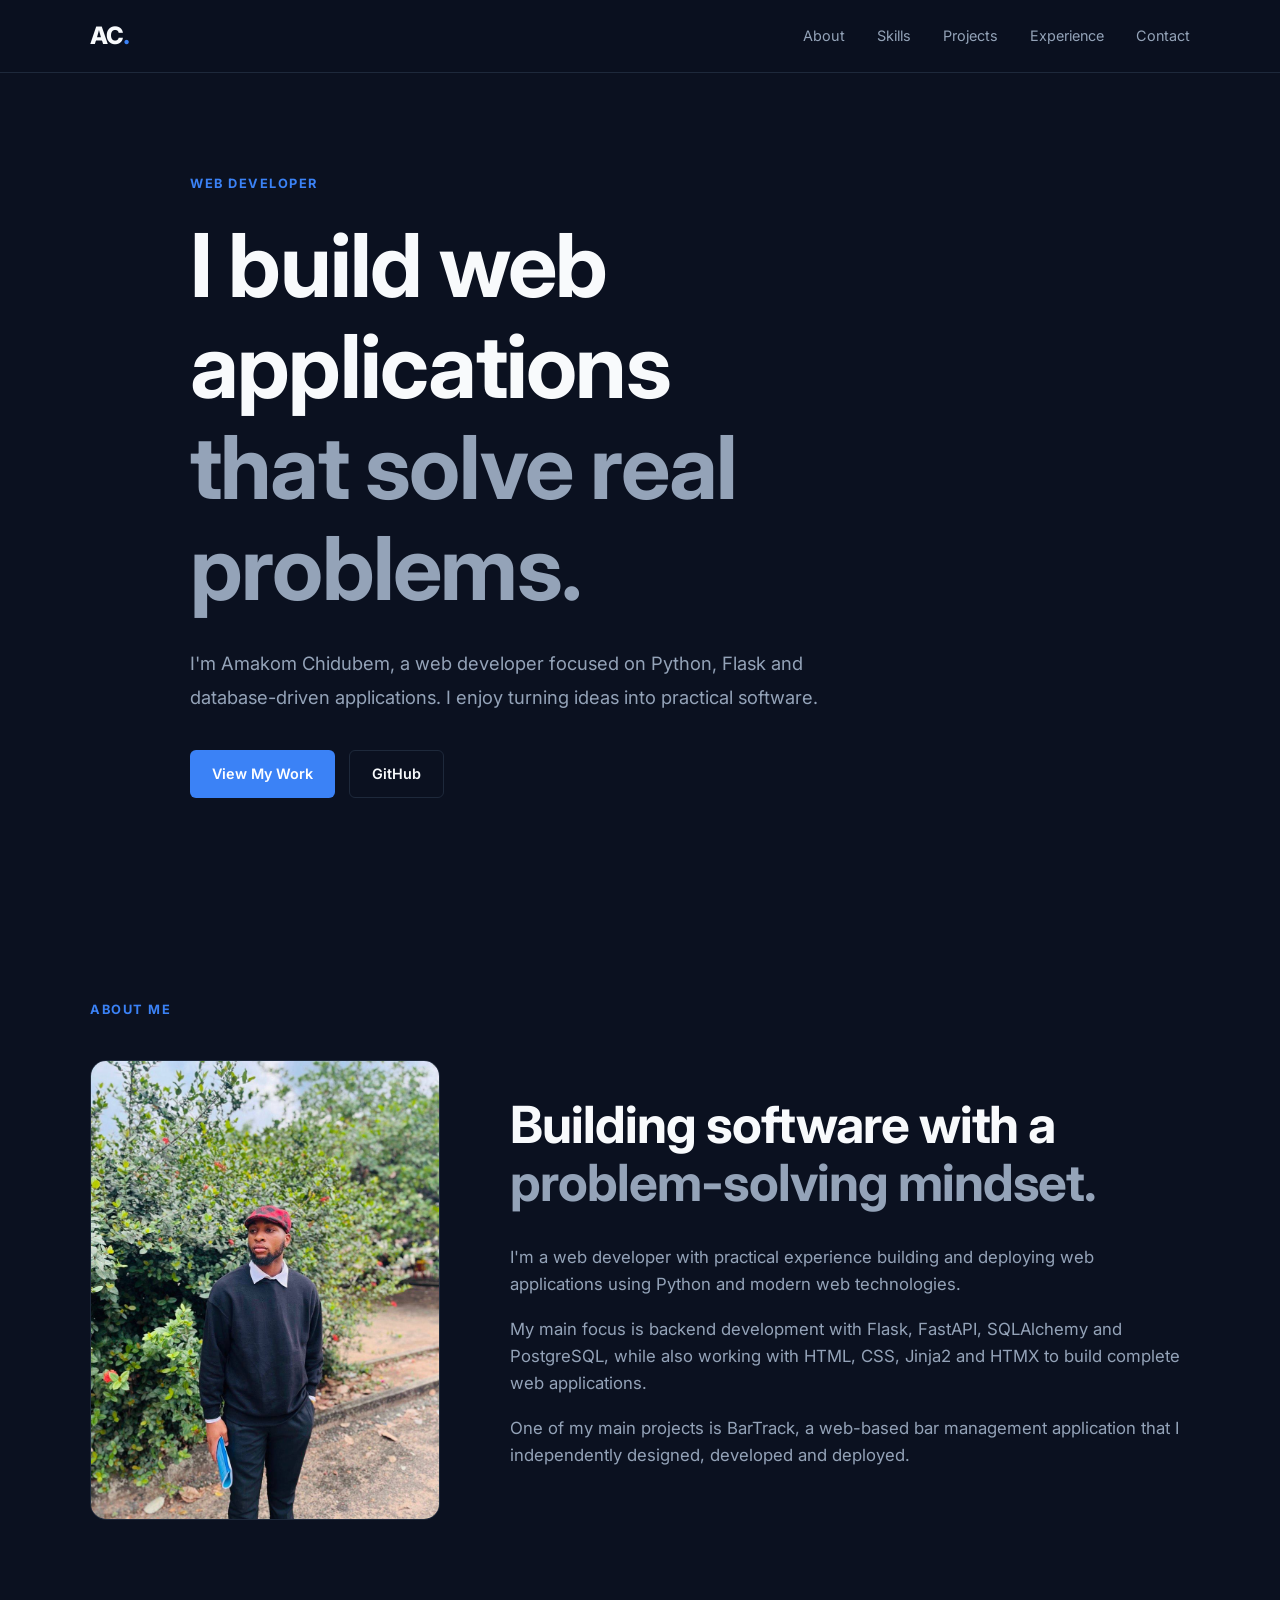
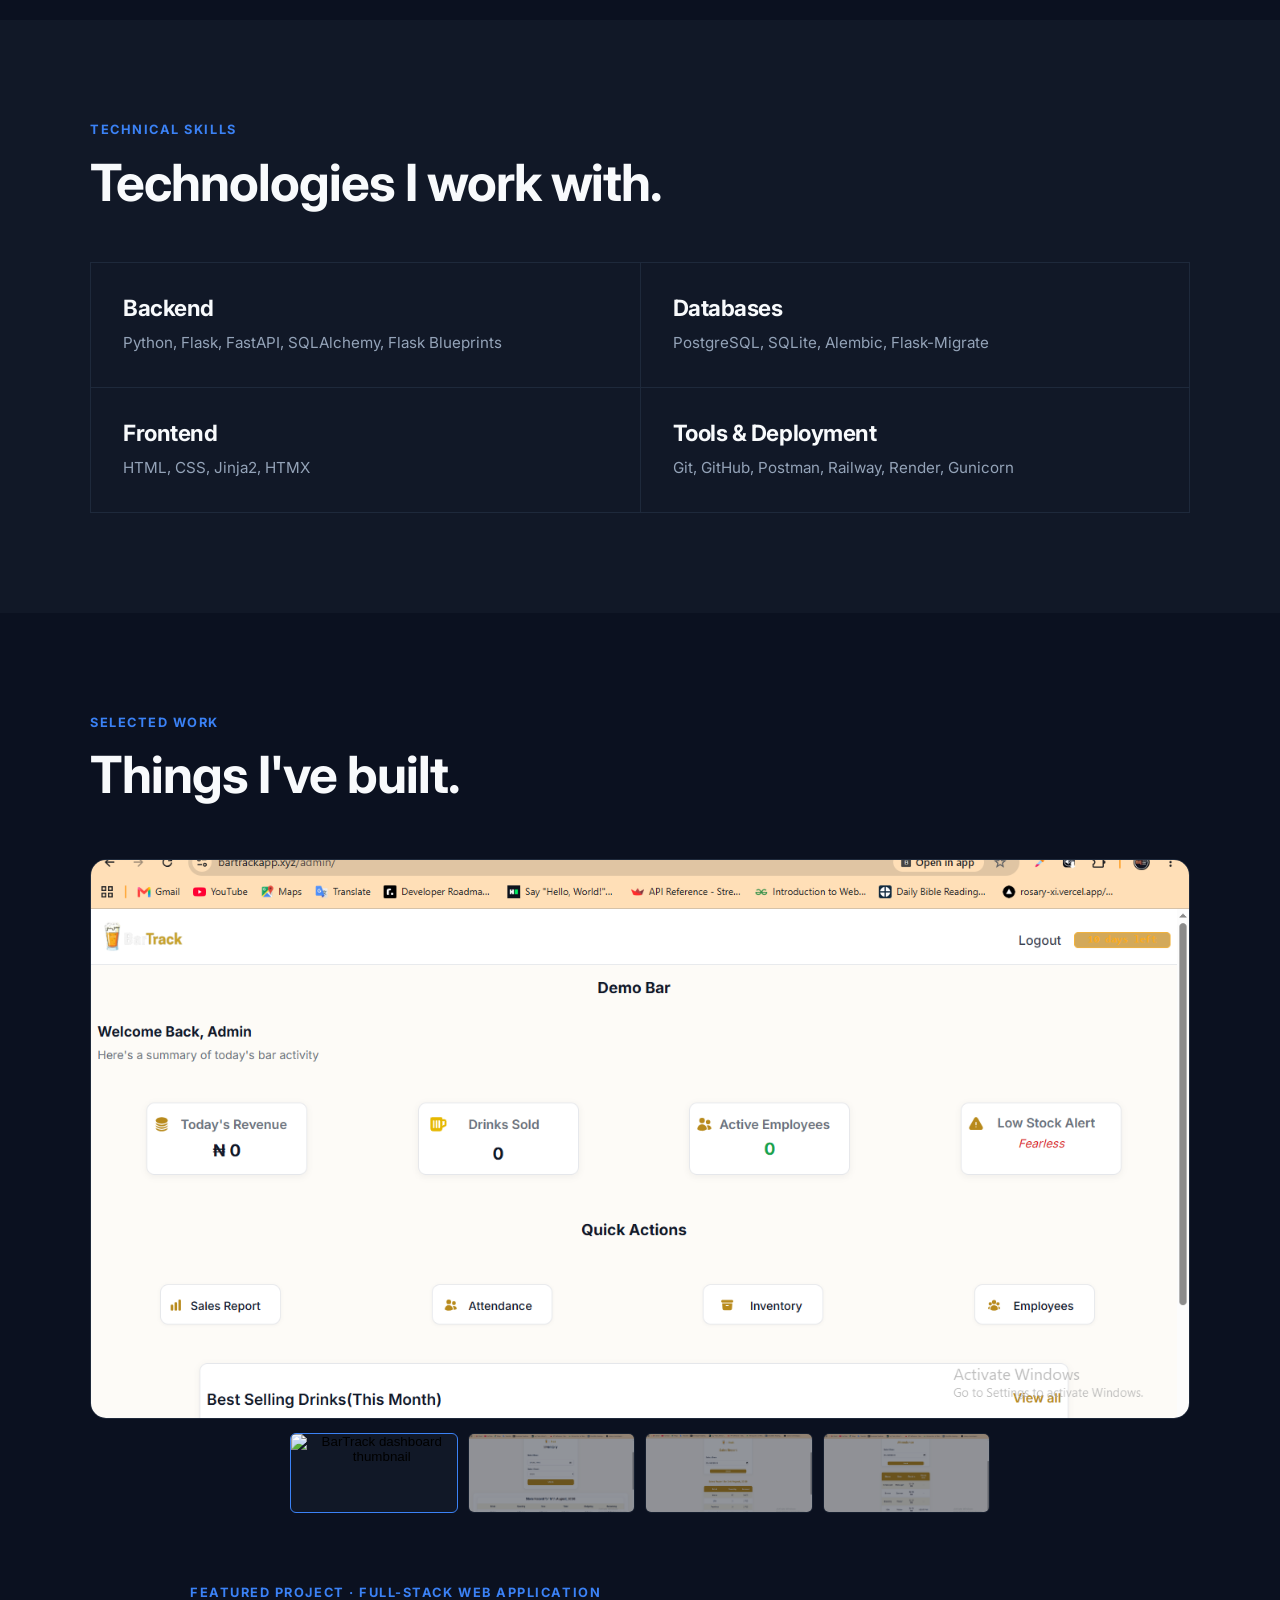
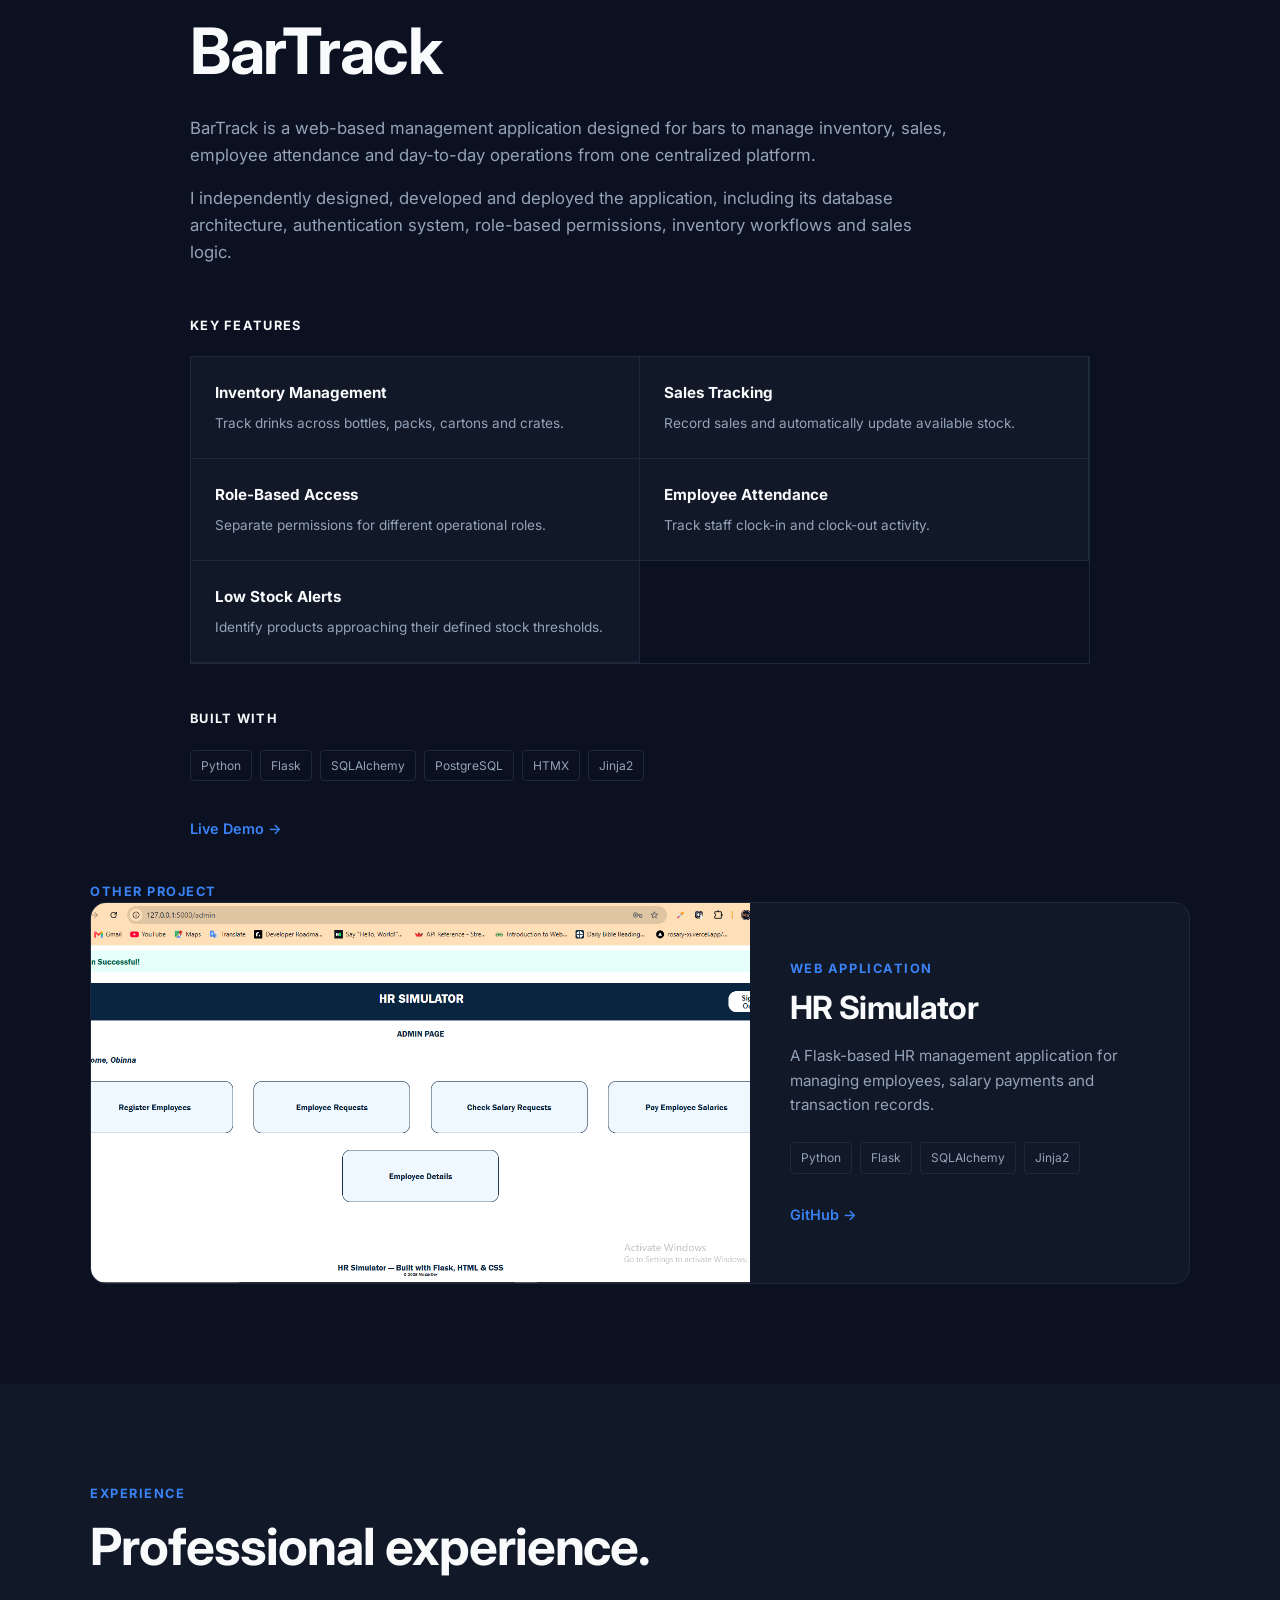
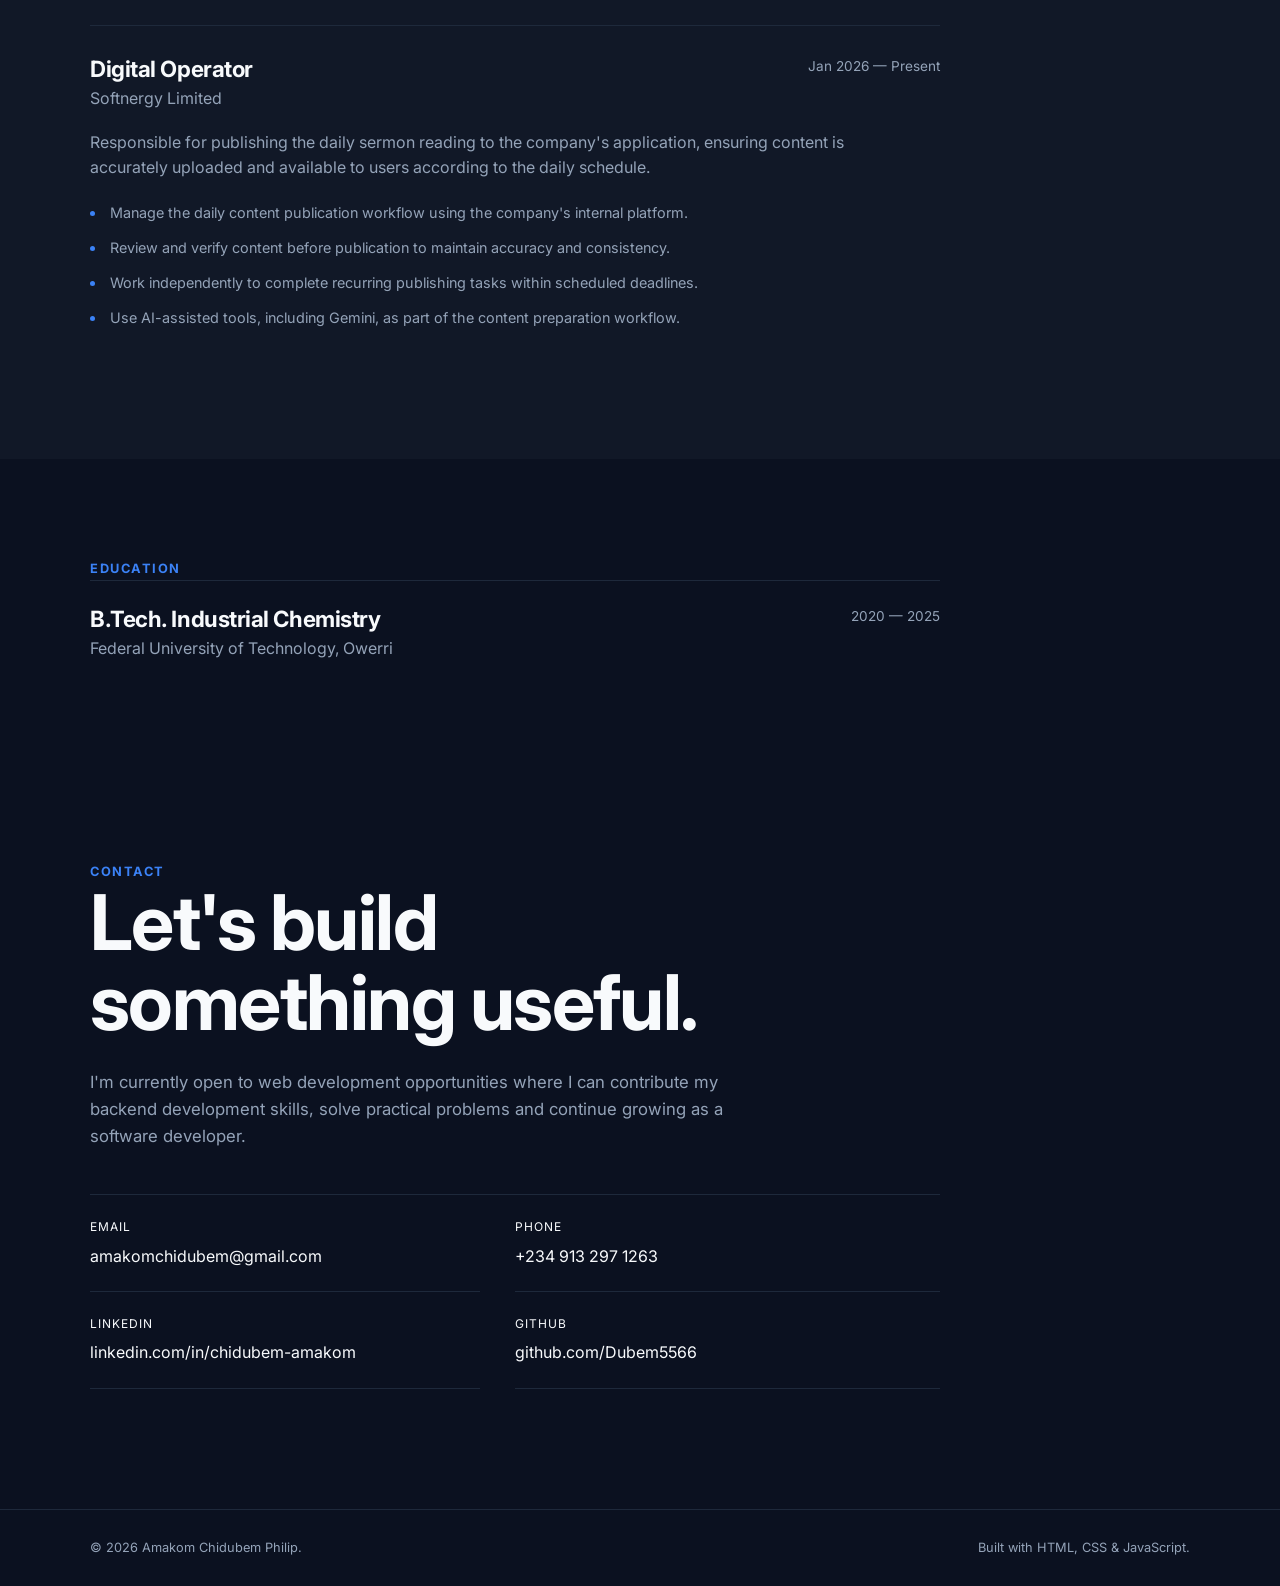
==== my_porfolio/index.html @ a892750a "Initial portfolio" ====
<!DOCTYPE html>
<html lang="en">
<head>
    <meta charset="UTF-8">
    <meta name="viewport" content="width=device-width, initial-scale=1.0">

    <meta
        name="description"
        content="Portfolio of Amakom Chidubem Philip, a web developer specializing in Python, Flask and database-driven web applications."
    >

    <meta
        name="author"
        content="Amakom Chidubem Philip"
    >

    <meta
        name="robots"
        content="index, follow"
    >

    <title>Amakom Chidubem | Web Developer</title>
    <link rel="preconnect" href="https://fonts.googleapis.com">
    <link rel="preconnect" href="https://fonts.gstatic.com" crossorigin>

    <link href="https://fonts.googleapis.com/css2?family=Inter:wght@400;500;600;700&display=swap" rel="stylesheet">

    <link rel="stylesheet" href="css/style.css">
</head>

<body>

    <header class="site-header">
        <nav class="navbar container">

            <a href="#" class="logo">
                AC<span>.</span>
            </a>

            <ul class="nav-links">
                <li><a href="#about">About</a></li>
                <li><a href="#skills">Skills</a></li>
                <li><a href="#projects">Projects</a></li>
                <li><a href="#experience">Experience</a></li>
                <li><a href="#contact">Contact</a></li>
            </ul>

            <button class="menu-toggle" aria-label="Open navigation menu">
                ☰
            </button>

        </nav>
    </header>


    <main>

        <section id="hero" class="hero">
            <div class="container hero-content">

                <p class="hero-label">
                    WEB DEVELOPER
                </p>

                <h1>
                    I build web applications
                    <span>that solve real problems.</span>
                </h1>

                <p class="hero-description">
                    I'm Amakom Chidubem, a web developer focused on
                    Python, Flask and database-driven applications.
                    I enjoy turning ideas into practical software.
                </p>

                <div class="hero-buttons">
                    <a href="#projects" class="btn btn-primary">
                        View My Work
                    </a>

                    <a
                        href="https://github.com/Dubem5566"
                        target="_blank"
                        rel="noopener noreferrer"
                        class="btn btn-secondary"
                    >
                        GitHub
                    </a>
                </div>

            </div>
        </section>


        <section id="about" class="section">
          <div class="container">

            <p class="section-label">ABOUT ME</p>

            <div class="about-grid">

              <div class="about-image">
                <img
                    src="images/My pic.jpg"
                    alt="Amakom Chidubem Philip"
                >
              </div>

              <div class="about-content">

                <h2>
                    Building software with a
                    <span>problem-solving mindset.</span>
                </h2>

                <p>
                    I'm a web developer with practical experience
                    building and deploying web applications using
                    Python and modern web technologies.
                </p>

                <p>
                    My main focus is backend development with Flask,
                    FastAPI, SQLAlchemy and PostgreSQL, while also
                    working with HTML, CSS, Jinja2 and HTMX to build
                    complete web applications.
                </p>

                <p>
                    One of my main projects is BarTrack, a web-based
                    bar management application that I independently
                    designed, developed and deployed.
                </p>

              </div>

          </div>

     </div>
        </section>


        <section id="skills" class="section section-alt">
            <div class="container">

                <p class="section-label">TECHNICAL SKILLS</p>

                <h2>
                    Technologies I work with.
                </h2>

                <div class="skills-grid">

                    <div class="skill-group">
                        <h3>Backend</h3>
                        <p>
                            Python, Flask, FastAPI, SQLAlchemy,
                            Flask Blueprints
                        </p>
                    </div>

                    <div class="skill-group">
                        <h3>Databases</h3>
                        <p>
                            PostgreSQL, SQLite, Alembic,
                            Flask-Migrate
                        </p>
                    </div>

                    <div class="skill-group">
                        <h3>Frontend</h3>
                        <p>
                            HTML, CSS, Jinja2, HTMX
                        </p>
                    </div>

                    <div class="skill-group">
                        <h3>Tools & Deployment</h3>
                        <p>
                            Git, GitHub, Postman, Railway,
                            Render, Gunicorn
                        </p>
                    </div>

                </div>

            </div>
        </section>


        <section id="projects" class="section">
            <div class="container">

                <p class="section-label">SELECTED WORK</p>

                <h2>
                    Things I've built.
                </h2>

                <!-- BarTrack -->
                <article class="project-card featured-project">

                   <div class="project-showcase">

                     <div class="project-main-image">
                        <img
                           id="bartrack-main-image"
                           src="images/Bartrack/dashboard.png"
                           alt="BarTrack admin dashboard"
                        >
                     </div>

                     <div class="project-thumbnails">

                       <button
                         class="project-thumbnail active"
                         data-image="images/Bartrack/dashboard.png"
                         data-alt="BarTrack admin dashboard"
                       >
                         <img
                           src="images/bartrack/dashboard.png"
                           alt="BarTrack dashboard thumbnail"
                         >
                       </button>

                       <button
                         class="project-thumbnail"
                         data-image="images/Bartrack/inventory.png"
                         data-alt="BarTrack inventory management"
                        >
                         <img
                           src="images/Bartrack/inventory.png"
                           alt="BarTrack inventory thumbnail"
                          >
                       </button>

                       <button
                         class="project-thumbnail"
                         data-image="images/Bartrack/sales.png"
                         data-alt="BarTrack sales management">
                         
                         <img
                           src="images/Bartrack/sales.png"
                           alt="BarTrack sales thumbnail">
                       </button>

                       <button
                         class="project-thumbnail"
                         data-image="images/Bartrack/attendance.png"
                         data-alt="BarTrack employee attendance">
                       
                          <img
                            src="images/Bartrack/attendance.png"
                            alt="BarTrack attendance thumbnail">
                       </button>

                     </div>

                   </div>


                   <div class="featured-project-content">

                     <p class="project-type">
                       FEATURED PROJECT · FULL-STACK WEB APPLICATION
                     </p>

                     <h3>BarTrack</h3>

                     <div class="project-description">

                      <p>
                        BarTrack is a web-based management application designed for
                        bars to manage inventory, sales, employee attendance and
                        day-to-day operations from one centralized platform.
                      </p>

                      <p>
                        I independently designed, developed and deployed the
                        application, including its database architecture,
                        authentication system, role-based permissions, inventory
                        workflows and sales logic.
                      </p>
                     </div>


                     <div class="project-features">

                      <h4>Key Features</h4>

                      <div class="feature-grid">
                        
                        <div class="feature-item">
                            <h5>Inventory Management</h5>
                            <p>
                              Track drinks across bottles, packs,
                              cartons and crates.
                            </p>
                        </div>

                        <div class="feature-item">
                            <h5>Sales Tracking</h5>
                            <p>
                              Record sales and automatically
                              update available stock.
                            </p>
                        </div>

                        <div class="feature-item">
                            <h5>Role-Based Access</h5>
                            <p>
                              Separate permissions for different
                              operational roles.
                            </p>
                        </div>

                        <div class="feature-item">
                            <h5>Employee Attendance</h5>
                            <p>
                              Track staff clock-in and
                              clock-out activity.
                            </p>
                        </div>

                        <div class="feature-item">
                            <h5>Low Stock Alerts</h5>
                            <p>
                              Identify products approaching
                               their defined stock thresholds.
                            </p>
                        </div>

                      </div>

                     </div>
                     
                     <div class="project-technology">
                        <h4>Built With</h4>
                        <div class="project-tags">
                           <span>Python</span>
                           <span>Flask</span>
                           <span>SQLAlchemy</span>
                           <span>PostgreSQL</span>
                           <span>HTMX</span>
                           <span>Jinja2</span>
                        </div>
                     </div>

                     <div class="project-links">

                       <a
                         href="https://bartrackapp.xyz"
                         target="_blank"
                         rel="noopener noreferrer"
                        >
                         Live Demo →
                       </a>

                      </div>

                   </div>

                </article>


                <!-- HR Simulator -->
                 <div class="secondary-project-heading">

                  <p class="section-label">
                    OTHER PROJECT
                  </p>

                 </div>
                <article class="secondary-project">

                    <div class="secondary-project-image">
                        <img
                           id="hr-main-image"
                           src="images/HR.png"
                           alt="HR admin dashboard"
                        >
                    </div>

                    <div class="secondary-project-content">

                        <p class="project-type">
                            WEB APPLICATION
                        </p>

                        <h3>HR Simulator</h3>

                        <p>
                            A Flask-based HR management application
                            for managing employees, salary payments
                            and transaction records.
                        </p>

                        <div class="project-tags">
                            <span>Python</span>
                            <span>Flask</span>
                            <span>SQLAlchemy</span>
                            <span>Jinja2</span>
                        </div>

                        <div class="project-links">
                            <a
                                href="https://github.com/Dubem5566/Hr-Simulator-flask"
                                target="_blank"
                                rel="noopener noreferrer"
                            >
                                GitHub →
                            </a>
                        </div>

                    </div>

                </article>

            </div>
        </section>


        <!-- Experience -->
        <section id="experience" class="section section-alt">
           <div class="container">

             <p class="section-label">EXPERIENCE</p>

             <h2>
               Professional experience.
             </h2>

             <div class="experience-item">

              <div class="experience-header">

                <div>
                    <h3>Digital Operator</h3>
                    <p>Softnergy Limited</p>
                </div>

                <span>
                    Jan 2026 — Present
                </span>

               </div>

               <div class="experience-description">

                <p>
                    Responsible for publishing the daily sermon
                    reading to the company's application, ensuring
                    content is accurately uploaded and available
                    to users according to the daily schedule.
                </p>

                <ul>

                    <li>
                        Manage the daily content publication workflow
                        using the company's internal platform.
                    </li>

                    <li>
                        Review and verify content before publication
                        to maintain accuracy and consistency.
                    </li>

                    <li>
                        Work independently to complete recurring
                        publishing tasks within scheduled deadlines.
                    </li>

                    <li>
                        Use AI-assisted tools, including Gemini,
                        as part of the content preparation workflow.
                    </li>

                </ul>

               </div>

             </div>

           </div>
        </section>

        <section class="section education-section">
           <div class="container">

             <p class="section-label">EDUCATION</p>

             <div class="education-item">

                <div>
                   <h3>
                      B.Tech. Industrial Chemistry
                   </h3>

                   <p>
                    Federal University of Technology, Owerri
                   </p>
                </div>

                <span>
                  2020 — 2025
                </span>

             </div>

           </div>
        </section>

        <!-- Contact -->
        <section id="contact" class="section contact-section">
           <div class="container">

             <p class="section-label">CONTACT</p>

             <div class="contact-content">

                <h2>
                  Let's build something useful.
                </h2>

                <p>
                  I'm currently open to web development opportunities
                  where I can contribute my backend development skills,
                  solve practical problems and continue growing as a
                  software developer.
                </p>

                <div class="contact-links">

                  <a href="mailto:amakomchidubem@gmail.com">
                     <span>Email</span>
                      amakomchidubem@gmail.com
                  </a>

                  <a href="tel:+2349132971263">
                    <span>Phone</span>
                    +234 913 297 1263
                  </a>

                  <a
                    href="https://www.linkedin.com/in/chidubem-amakom-4ab02a276"
                    target="_blank"
                    rel="noopener noreferrer">
                    <span>LinkedIn</span>
                    linkedin.com/in/chidubem-amakom
                  </a>

                  <a
                    href="https://github.com/Dubem5566"
                    target="_blank"
                    rel="noopener noreferrer"
                   >
                    <span>GitHub</span>
                    github.com/Dubem5566
                  </a>

                </div>

             </div>

           </div>
        </section>

    </main>


    <!-- Footer -->
    <footer class="site-footer">
        <div class="container">

            <p>
                © 2026 Amakom Chidubem Philip.
            </p>

            <p>
                Built with HTML, CSS & JavaScript.
            </p>

        </div>
    </footer>


    <script src="js/script.js"></script>

</body>
</html>
---- my_porfolio/css/style.css ----
/* ========================================
   GLOBAL VARIABLES
======================================== */

:root {
    /* Backgrounds */
    --bg-primary: #0B1120;
    --bg-secondary: #111827;

    /* Text */
    --text-primary: #F8FAFC;
    --text-secondary: #94A3B8;

    /* Accent */
    --accent: #3B82F6;
    --accent-hover: #60A5FA;

    /* Borders */
    --border: #1E293B;

    /* Layout */
    --container-width: 1100px;
    --section-padding: 100px;

    /* Other */
    --radius-sm: 6px;
    --radius-md: 10px;
    --radius-lg: 16px;

    --transition: 0.25s ease;
}


/* ========================================
   RESET
======================================== */

* {
    margin: 0;
    padding: 0;
    box-sizing: border-box;
}

html {
    scroll-behavior: smooth;
}

body {
    font-family:'Inter',sans-serif;
    background: var(--bg-primary);
    color: var(--text-primary);
    line-height: 1.6;
}

a {
    color: inherit;
    text-decoration: none;
}

button,
a {
    -webkit-tap-highlight-color: transparent;
}

img {
    display: block;
    max-width: 100%;
}

ul {
    list-style: none;
}


/* ========================================
   GLOBAL LAYOUT
======================================== */

.container {
    width: min(100% - 40px, var(--container-width));
    margin-inline: auto;
}

.section {
    padding: var(--section-padding) 0;
}

.section-alt {
    background: var(--bg-secondary);
}


/* ========================================
   TYPOGRAPHY
======================================== */

h1,
h2,
h3 {
    line-height: 1.15;
    letter-spacing: -0.02em;
}

h1 {
    font-size: clamp(3rem, 7vw, 5.5rem);
    font-weight: 700;
}

h2 {
    font-size: clamp(2rem, 4vw, 3.2rem);
    max-width: 700px;
}

h3 {
    font-size: 1.4rem;
}

p {
    color: var(--text-secondary);
}

.section-label,
.hero-label,
.project-type {
    color: var(--accent);
    font-size: 0.8rem;
    font-weight: 700;
    letter-spacing: 0.12em;
}


/* ========================================
   NAVIGATION
======================================== */

.site-header {
    position: fixed;
    top: 0;
    left: 0;
    width: 100%;
    z-index: 1000;

    background: rgba(11, 17, 32, 0.9);
    backdrop-filter: blur(12px);

    border-bottom: 1px solid var(--border);
}

.navbar {
    height: 72px;

    display: flex;
    align-items: center;
    justify-content: space-between;
}

.logo {
    font-size: 1.5rem;
    font-weight: 800;
    letter-spacing: -0.04em;
}

.logo span {
    color: var(--accent);
}

.nav-links {
    display: flex;
    align-items: center;
    gap: 32px;
}

.nav-links a {
    color: var(--text-secondary);
    font-size: 0.9rem;

    transition: color var(--transition);
}

.nav-links a:hover {
    color: var(--text-primary);
}

.menu-toggle {
    display: none;

    background: transparent;
    border: none;

    color: var(--text-primary);
    font-size: 1.5rem;

    cursor: pointer;
}


/* ========================================
   HERO
======================================== */

.hero {
    min-height: 100vh;

    display: flex;
    align-items: center;

    padding-top: 72px;
}

.hero-content {
    max-width: 900px;
}

.hero-label {
    margin-bottom: 20px;
}

.hero h1 {
    margin-bottom: 28px;
}

.hero h1 span {
    display: block;
    color: var(--text-secondary);
}

.hero-description {
    max-width: 650px;

    font-size: 1.15rem;
    line-height: 1.8;

    margin-bottom: 36px;
}

.hero-buttons {
    display: flex;
    align-items: center;
    gap: 14px;
}

.btn {
    display: inline-flex;
    align-items: center;
    justify-content: center;

    min-height: 48px;
    padding: 0 22px;

    border-radius: var(--radius-sm);

    font-size: 0.9rem;
    font-weight: 600;

    transition:
        background var(--transition),
        border-color var(--transition),
        color var(--transition),
        transform var(--transition);
}

.btn:hover {
    transform: translateY(-2px);
}

.btn-primary {
    background: var(--accent);
    color: white;
}

.btn-primary:hover {
    background: var(--accent-hover);
}

.btn-secondary {
    border: 1px solid var(--border);
    color: var(--text-primary);
}

.btn-secondary:hover {
    border-color: var(--accent);
    color: var(--accent-hover);
}


/* ========================================
   ABOUT
======================================== */

#about .section-label {
    margin-bottom: 40px;
}

.about-grid {
    display: grid;
    grid-template-columns: 350px 1fr;
    gap: 70px;
    align-items: center;
}

.about-image {
    height: 460px;
    overflow: hidden;

    border: 1px solid var(--border);
    border-radius: var(--radius-lg);

    background: var(--bg-secondary);
}

.about-image img {
    width: 100%;
    height: 100%;

    object-fit: cover;
    object-position: center 25%;
}

.about-content {
    max-width: 700px;
}

.about-content h2 {
    margin-bottom: 32px;
}

.about-content h2 span {
    color: var(--text-secondary);
}

.about-content p {
    font-size: 1.05rem;
    margin-bottom: 18px;
}


/* ========================================
   SKILLS
======================================== */

#skills h2 {
    margin-top: 12px;
    margin-bottom: 50px;
}

.skills-grid {
    display: grid;
    grid-template-columns: repeat(2, 1fr);
    gap: 1px;

    background: var(--border);

    border: 1px solid var(--border);
}

.skill-group {
    padding: 32px;

    background: var(--bg-secondary);
}

.skill-group h3 {
    margin-bottom: 10px;
}

.skill-group p {
    font-size: 0.95rem;
}


/* ========================================
   PROJECTS
======================================== */

#projects h2 {
    margin-top: 12px;
    margin-bottom: 55px;
}

/* ========================================
   FEATURED PROJECT
======================================== */

.featured-project {
    width: 100%;
}


/* ----------------------------------------
   Project Gallery
---------------------------------------- */

.featured-project .project-showcase {
    padding: 0;
    background: transparent;
    border: none;
}

.featured-project .project-main-image {
    width: 100%;
    height: 560px;

    overflow: hidden;

    border: 1px solid var(--border);
    border-radius: var(--radius-lg);

    background: var(--bg-secondary);
}

.featured-project .project-main-image img {
    width: 100%;
    height: 100%;

    object-fit: cover;
}


/* ----------------------------------------
   Thumbnails
---------------------------------------- */

.featured-project .project-thumbnails {
    max-width: 700px;
    margin: 14px auto 0;

    display: grid;
    grid-template-columns: repeat(4, 1fr);
    gap: 10px;
}

.featured-project .project-thumbnail {
    height: 80px;

    padding: 0;

    overflow: hidden;

    background: var(--bg-secondary);

    border: 1px solid var(--border);
    border-radius: var(--radius-sm);

    cursor: pointer;

    opacity: 0.55;

    transition:
        opacity var(--transition),
        border-color var(--transition),
        transform var(--transition);
}

.featured-project .project-thumbnail:hover {
    opacity: 0.85;
}

.featured-project .project-thumbnail.active {
    opacity: 1;
    border-color: var(--accent);
}

.featured-project .project-thumbnail img {
    width: 100%;
    height: 100%;

    object-fit: cover;
}


/* ----------------------------------------
   Project Content
---------------------------------------- */

.featured-project-content {
    max-width: 900px;

    margin: 70px auto 0;
}

.featured-project-content h3 {
    font-size: clamp(2.4rem, 5vw, 4rem);

    margin: 10px 0 28px;
}

.project-description {
    max-width: 760px;
}

.project-description p {
    font-size: 1.05rem;
    margin-bottom: 16px;
}


/* ----------------------------------------
   Feature Grid
---------------------------------------- */

.project-features {
    margin-top: 50px;
}

.project-features h4,
.project-technology h4 {
    margin-bottom: 20px;

    color: var(--text-primary);

    font-size: 0.8rem;
    letter-spacing: 0.1em;
    text-transform: uppercase;
}

.feature-grid {
    display: grid;
    grid-template-columns: repeat(2, 1fr);

    border: 1px solid var(--border);
}

.feature-item {
    padding: 24px;

    background: var(--bg-secondary);

    border-right: 1px solid var(--border);
    border-bottom: 1px solid var(--border);
}

.feature-item h5 {
    margin-bottom: 7px;

    color: var(--text-primary);

    font-size: 0.95rem;
}

.feature-item p {
    font-size: 0.85rem;
}


/* ----------------------------------------
   Technology
---------------------------------------- */

.project-technology {
    margin-top: 45px;
}


/* ----------------------------------------
   Project Links
---------------------------------------- */

.featured-project .project-links {
    margin-top: 35px;
}


.project-content h3 {
    font-size: 2rem;
    margin: 10px 0 18px;
}

.project-content > p:not(.project-type) {
    margin-bottom: 26px;
}

.project-tags {
    display: flex;
    flex-wrap: wrap;
    gap: 8px;

    margin-bottom: 30px;
}

.project-tags span {
    padding: 5px 10px;

    border: 1px solid var(--border);
    border-radius: 4px;

    color: var(--text-secondary);

    font-size: 0.75rem;
}

.project-links a {
    color: var(--accent);
    font-size: 0.9rem;
    font-weight: 600;

    transition: color var(--transition);
}

.project-links a:hover {
    color: var(--accent-hover);
}

/* ========================================
   SECONDARY PROJECTS
======================================== */

.secondary-project {
    display: grid;
    grid-template-columns: 1.2fr 0.8fr;

    border: 1px solid var(--border);
    border-radius: var(--radius-lg);

    overflow: hidden;

    background: var(--bg-secondary);
}

.secondary-project-image {
    min-height: 380px;

    overflow: hidden;

    background: var(--bg-primary);
}

.secondary-project-image img {
    width: 100%;
    height: 100%;

    object-fit: cover;

    transition: transform 0.4s ease;
}

.secondary-project:hover .secondary-project-image img {
    transform: scale(1.02);
}

.secondary-project-content {
    padding: 40px;

    display: flex;
    flex-direction: column;
    justify-content: center;
}

.secondary-project-content h3 {
    font-size: 2rem;

    margin: 10px 0 18px;
}

.secondary-project-content > p:not(.project-type) {
    margin-bottom: 25px;

    font-size: 0.95rem;
}

.secondary-project-content .project-tags {
    margin-bottom: 28px;
}

.secondary-project-heading {
    margin-top: 2.5rem;
}




/* ========================================
   EXPERIENCE
======================================== */

#experience h2 {
    margin-top: 12px;
    margin-bottom: 50px;
}

.experience-item {
    max-width: 850px;

    padding: 30px 0;

    border-top: 1px solid var(--border);
}

.experience-header {
    display: flex;
    align-items: flex-start;
    justify-content: space-between;

    gap: 30px;

    margin-bottom: 18px;
}

.experience-header h3 {
    margin-bottom: 4px;
}

.experience-header span {
    color: var(--text-secondary);
    font-size: 0.85rem;
    white-space: nowrap;
}

/* ========================================
   EXPERIENCE DESCRIPTION
======================================== */

.experience-description {
    max-width: 800px;
}

.experience-description > p {
    margin-bottom: 20px;

    font-size: 1rem;
}

.experience-description ul {
    display: grid;
    gap: 12px;
}

.experience-description li {
    position: relative;

    padding-left: 20px;

    color: var(--text-secondary);

    font-size: 0.9rem;
}

.experience-description li::before {
    content: "";

    position: absolute;

    left: 0;
    top: 0.7em;

    width: 5px;
    height: 5px;

    border-radius: 50%;

    background: var(--accent);
}

/* ========================================
   EDUCATION
======================================== */

.education-item {
    max-width: 850px;

    display: flex;
    justify-content: space-between;
    align-items: flex-start;

    gap: 30px;

    padding-top: 25px;

    border-top: 1px solid var(--border);
}

.education-item h3 {
    margin-bottom: 5px;
}

.education-item span {
    color: var(--text-secondary);

    font-size: 0.85rem;

    white-space: nowrap;
}


/* ========================================
   CONTACT
======================================== */

.contact-section {
    padding-bottom: 120px;
}

.contact-content {
    max-width: 850px;
}

.contact-content h2 {
    max-width: 700px;

    margin-bottom: 25px;

    font-size: clamp(2.5rem, 6vw, 5rem);
    line-height: 1.05;
}

.contact-content > p {
    max-width: 650px;

    margin-bottom: 45px;

    font-size: 1.05rem;
}

.contact-links {
    display: grid;

    grid-template-columns: repeat(2, 1fr);

    border-top: 1px solid var(--border);
}

.contact-links a {
    display: flex;
    flex-direction: column;

    gap: 7px;

    padding: 22px 0;

    color: var(--text-primary);

    border-bottom: 1px solid var(--border);

    transition: color var(--transition);
}

.contact-links a:nth-child(odd) {
    margin-right: 35px;
}

.contact-links a:hover {
    color: var(--accent);
}

.contact-links span {
    color: var(--text-muted);

    font-size: 0.75rem;

    letter-spacing: 0.08em;
    text-transform: uppercase;
}


/* ========================================
   FOOTER
======================================== */

.site-footer {
    border-top: 1px solid var(--border);

    padding: 28px 0;
}

.site-footer .container {
    display: flex;
    align-items: center;
    justify-content: space-between;

    gap: 20px;
}

.site-footer p {
    font-size: 0.8rem;
}


/* ========================================
   RESPONSIVE
======================================== */

@media (max-width: 800px) {

    :root {
        --section-padding: 75px;
    }

    .featured-project .project-main-image {
    height: 300px;
}

.education-item {
    flex-direction: column;
    gap: 8px;
}

.education-item span {
    white-space: normal;
}

.featured-project .project-thumbnails {
    max-width: 100%;
}

.featured-project .project-thumbnail {
    height: 60px;
}

.featured-project-content {
    margin-top: 50px;
}

.feature-grid {
    grid-template-columns: 1fr;
}

.feature-item {
    border-right: none;
}

.featured-project-content h3 {
    font-size: 2.5rem;
}

.secondary-project {
    grid-template-columns: 1fr;
}

.secondary-project-image {
    min-height: 280px;
}

.secondary-project-content {
    padding: 30px;
}

    .nav-links {
        display: none;

        position: absolute;
        top: 72px;
        left: 0;

        width: 100%;

        flex-direction: column;
        gap: 0;

        padding: 20px;

        background: var(--bg-secondary);
        border-bottom: 1px solid var(--border);
    }

    .nav-links.active {
        display: flex;
    }

    .nav-links li {
        width: 100%;
    }

    .nav-links a {
        display: block;
        padding: 14px 0;
    }

    .menu-toggle {
        display: block;
    }

    .skills-grid {
        grid-template-columns: 1fr;
    }

    .project-card {
        grid-template-columns: 1fr;
    }

   .project-showcase {
    border-right: none;
    border-bottom: 1px solid var(--border);

    padding: 18px;
    }

    .project-main-image {
     height: 280px;
    }

    .project-thumbnail {
    height: 55px;
    }

    .project-content {
        padding: 30px;
    }

    .experience-header {
        flex-direction: column;
        gap: 8px;
    }

    .experience-header span {
        white-space: normal;
    }

    .about-grid {
        grid-template-columns: 1fr;
        gap: 40px;
    }

    .about-image {
        height: 420px;
        max-width: 350px;
        margin-inline: auto;
    }
}


@media (max-width: 500px) {

    .featured-project .project-main-image {
    height: 230px;
    }

    .featured-project .project-thumbnail {
    height: 50px;
    }

    .container {
        width: min(100% - 28px, var(--container-width));
    }

     .secondary-project-image {
        min-height: 220px;
    }

    h1 {
        font-size: 2.8rem;
    }

    .hero-description {
        font-size: 1rem;
    }

    .hero-buttons {
        flex-direction: column;
        align-items: stretch;
    }

    .btn {
        width: 100%;
    }

    .contact-links {
        flex-direction: column;
    }

    .contact-links a {
        width: 100%;
    }

    .site-footer .container {
        flex-direction: column;
        align-items: flex-start;
    }
}
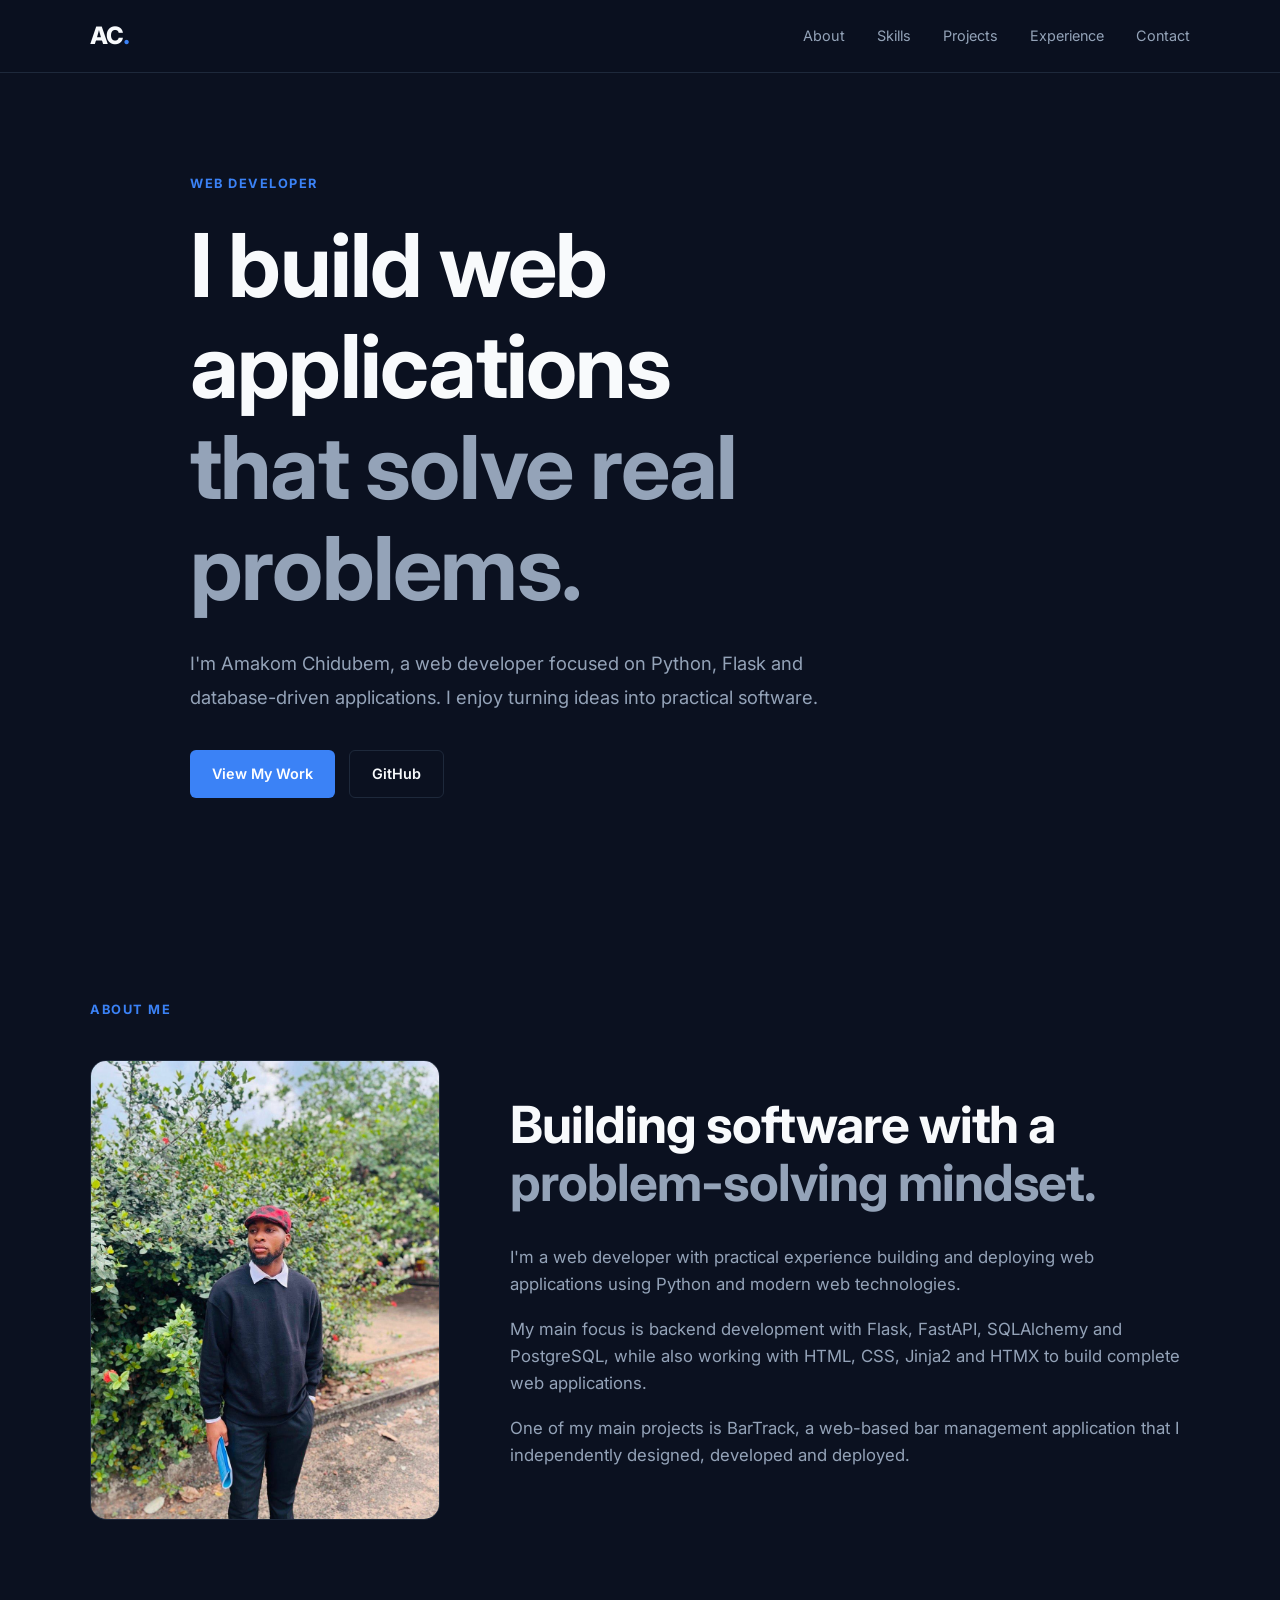
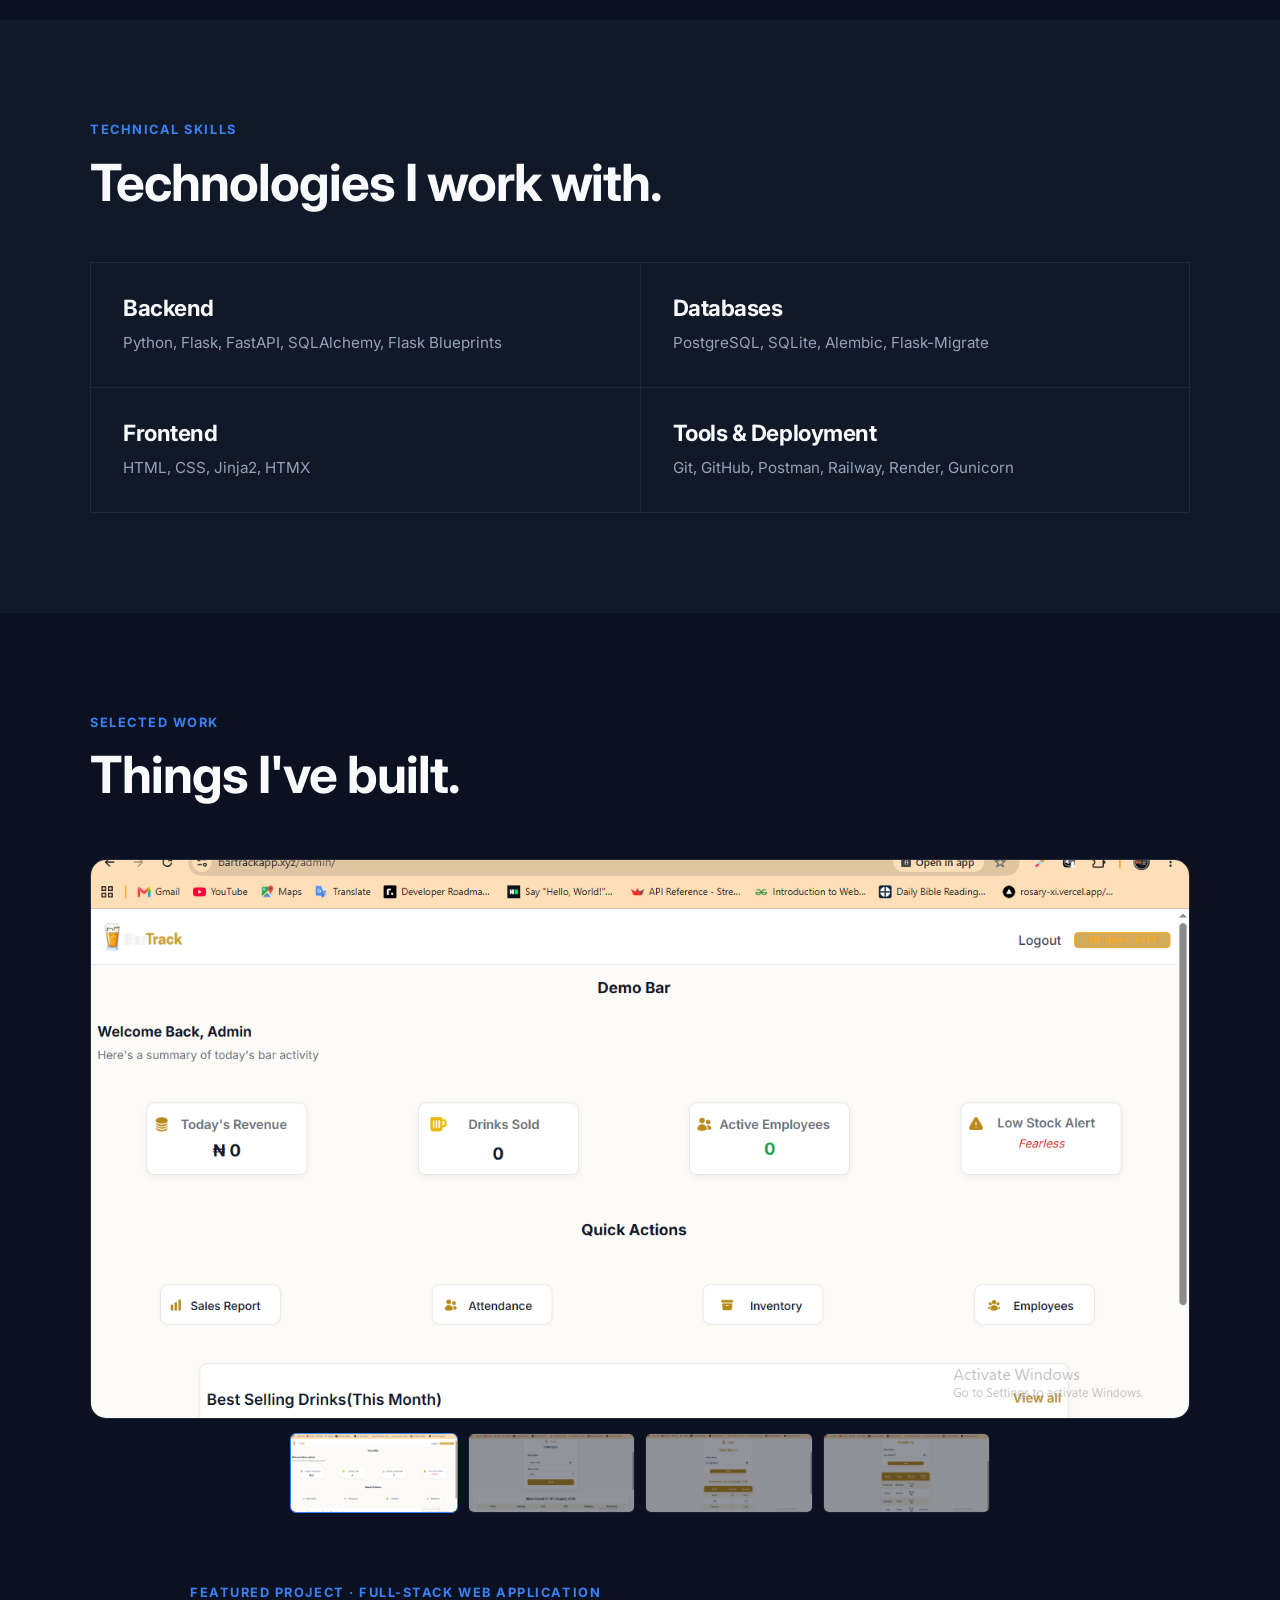
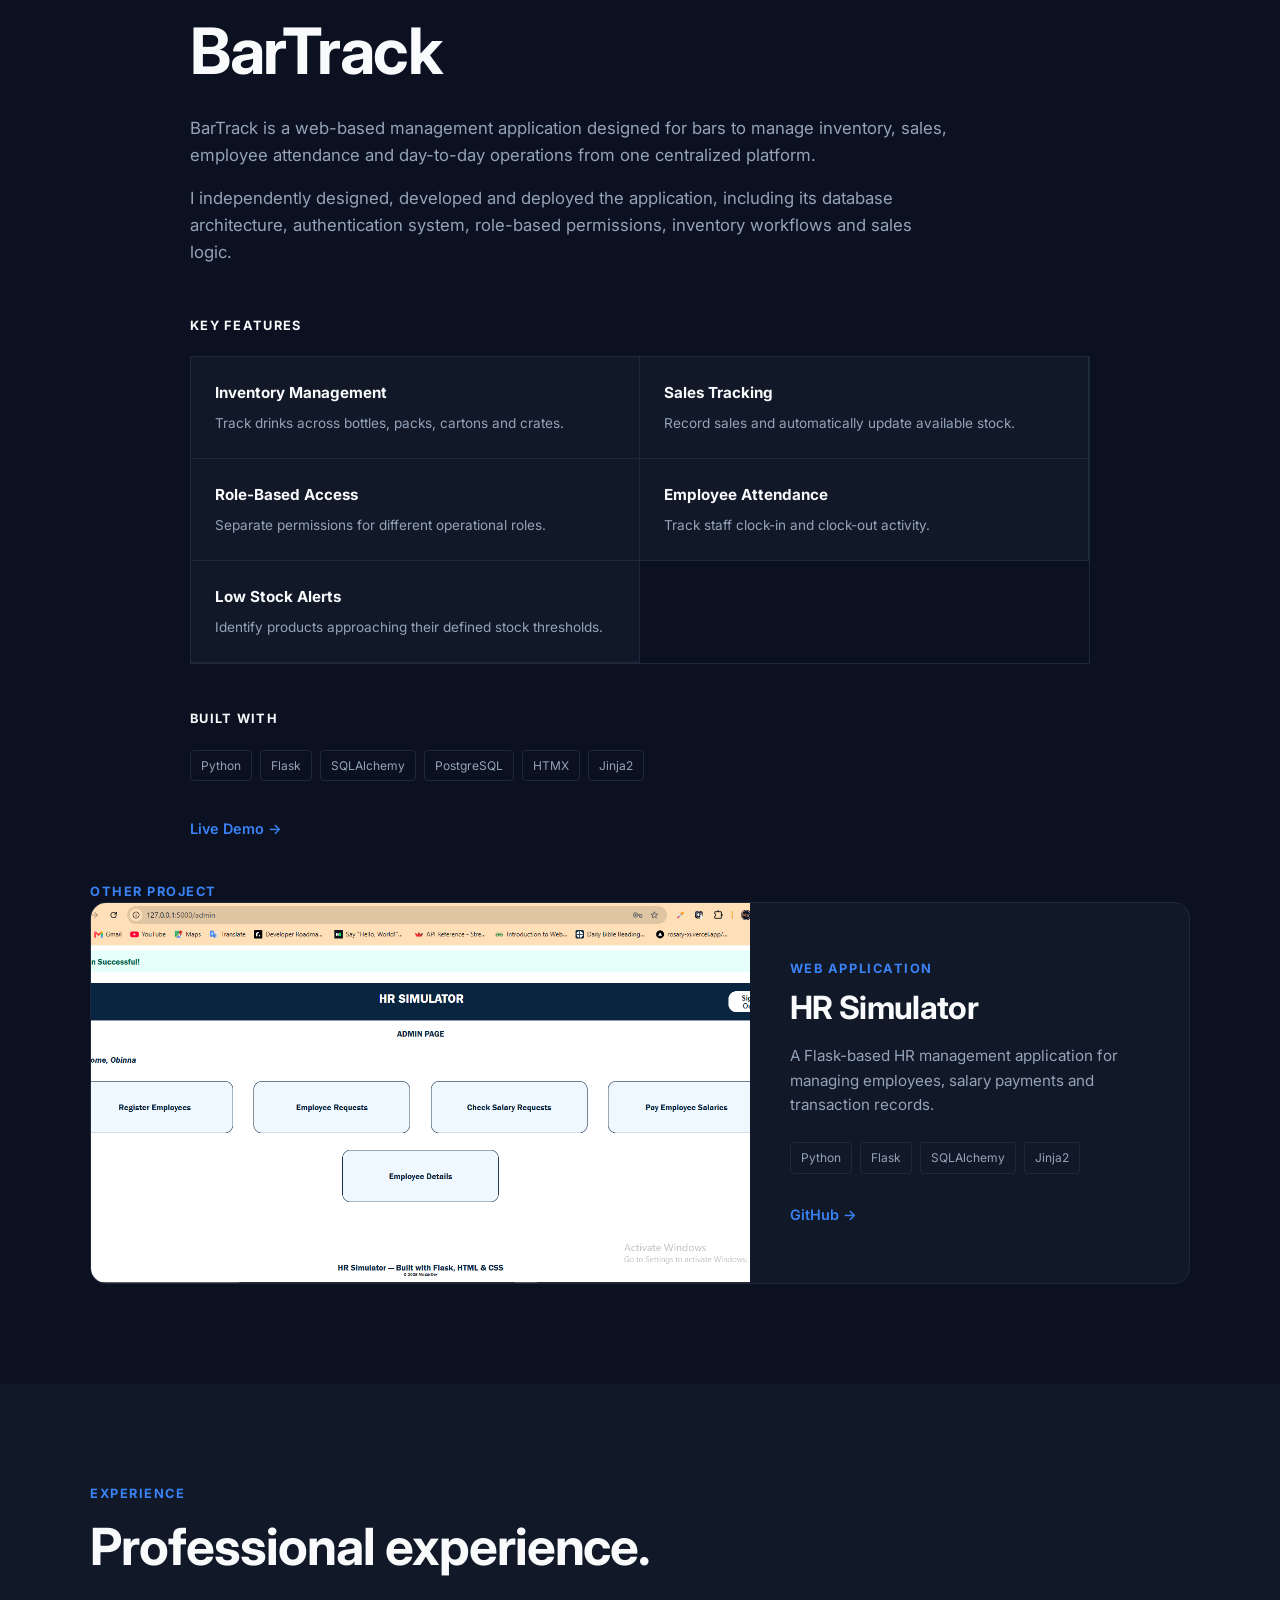
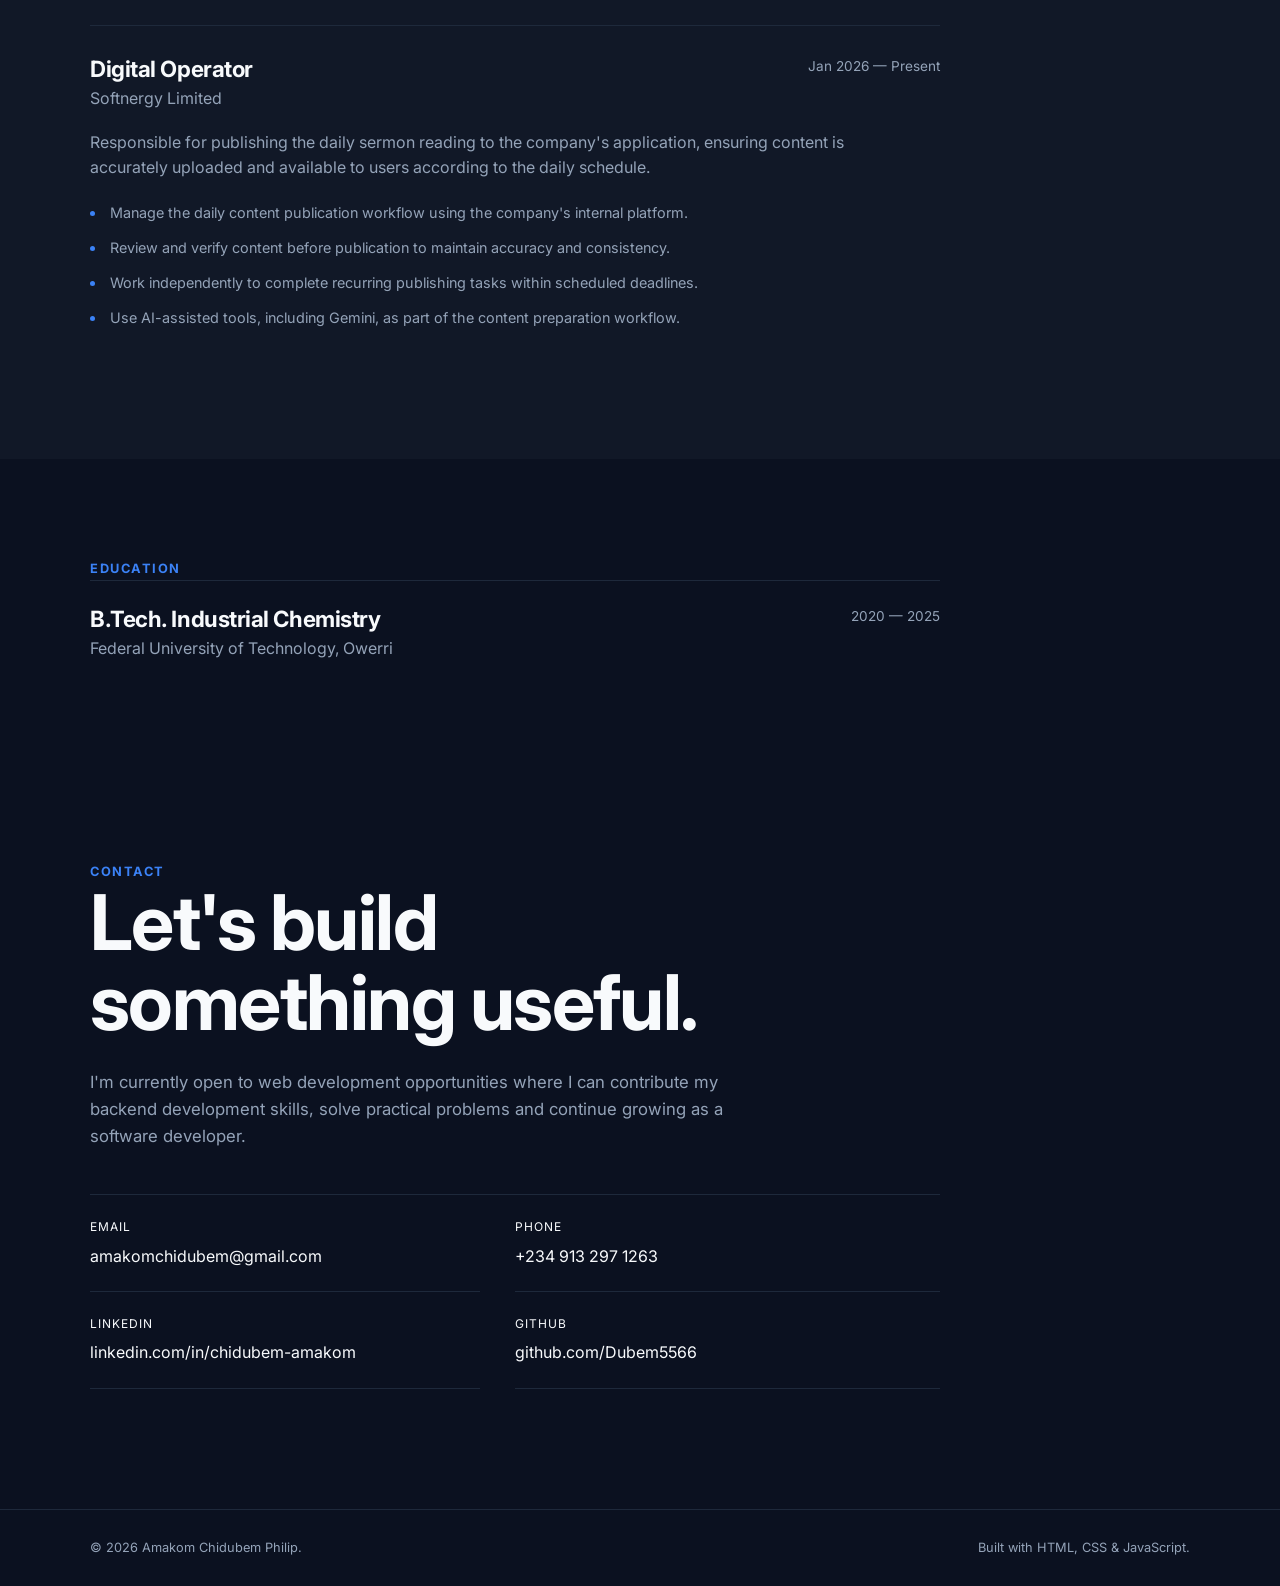
==== commit 0f2d2a37: "add new changes" ====
--- a/my_porfolio/index.html
+++ b/my_porfolio/index.html
@@ -218,7 +218,7 @@
                          data-alt="BarTrack admin dashboard"
                        >
                          <img
-                           src="images/bartrack/dashboard.png"
+                           src="images/Bartrack/dashboard.png"
                            alt="BarTrack dashboard thumbnail"
                          >
                        </button>
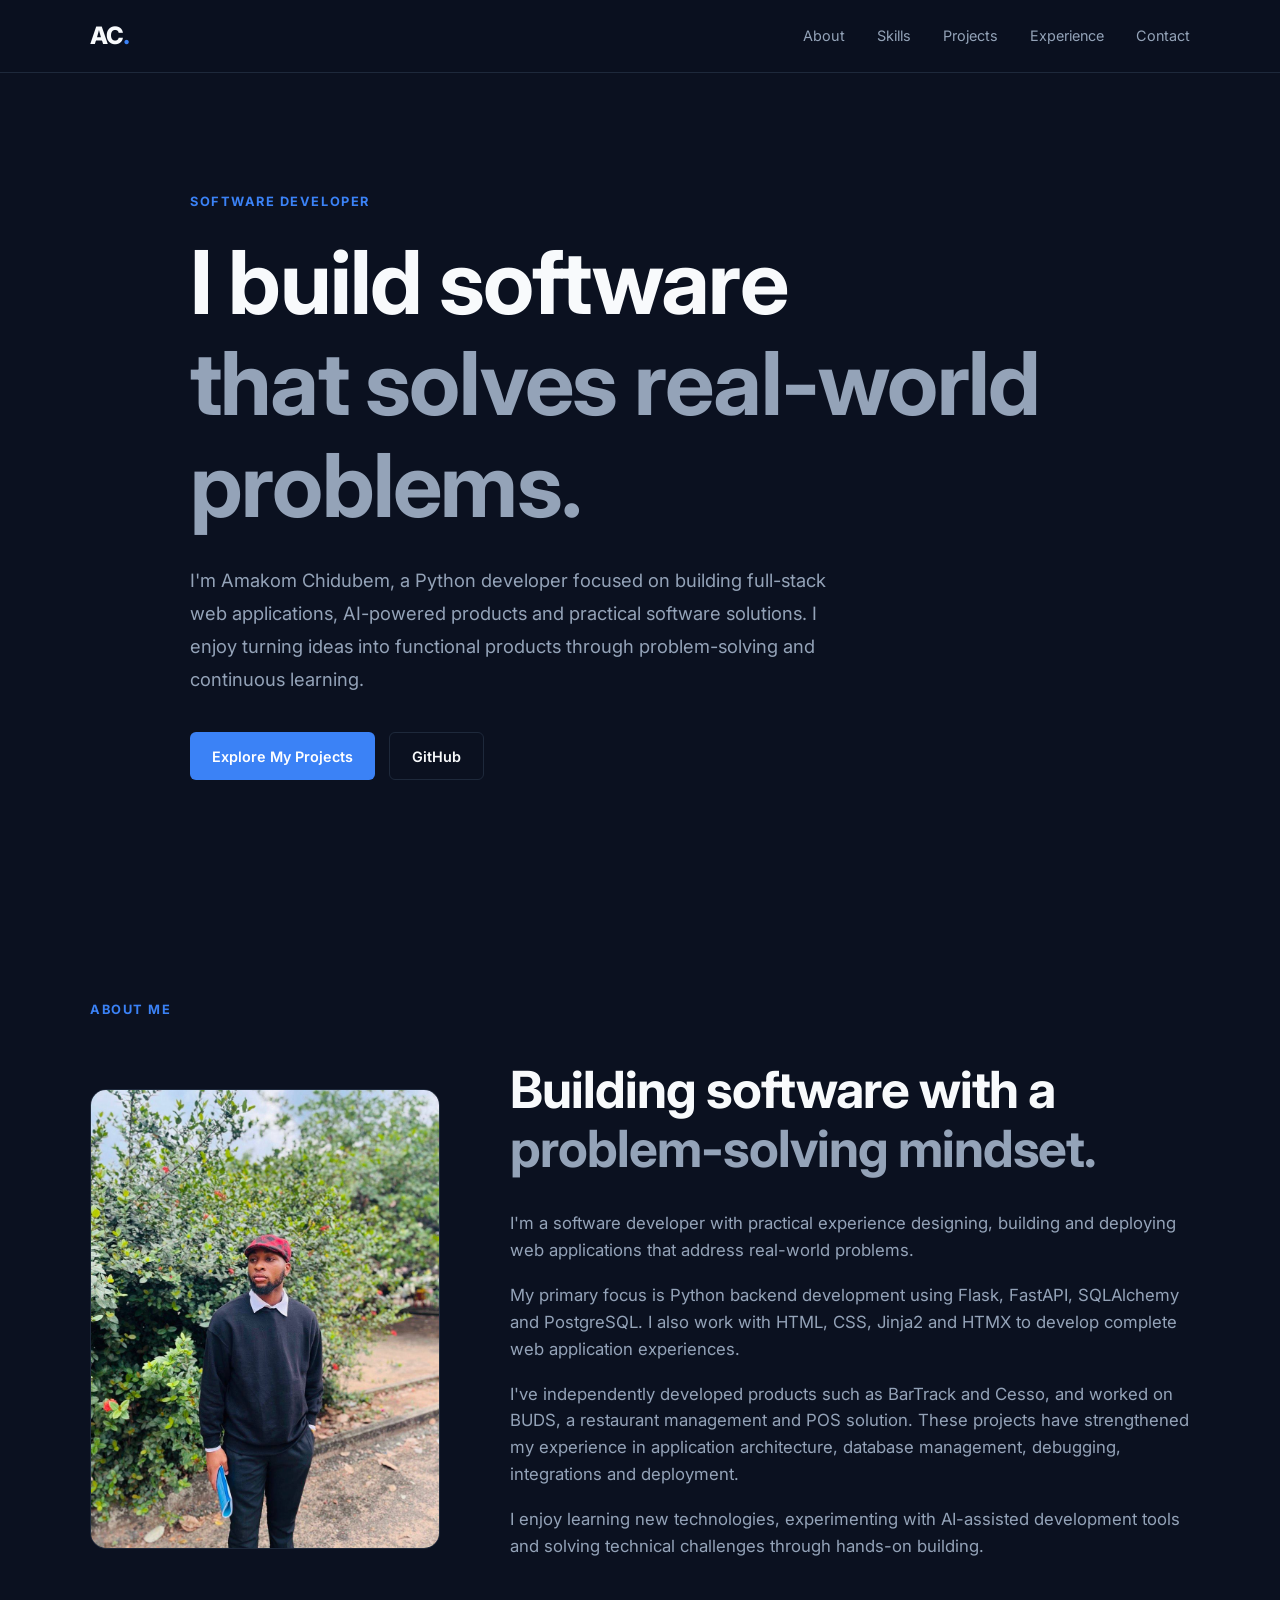
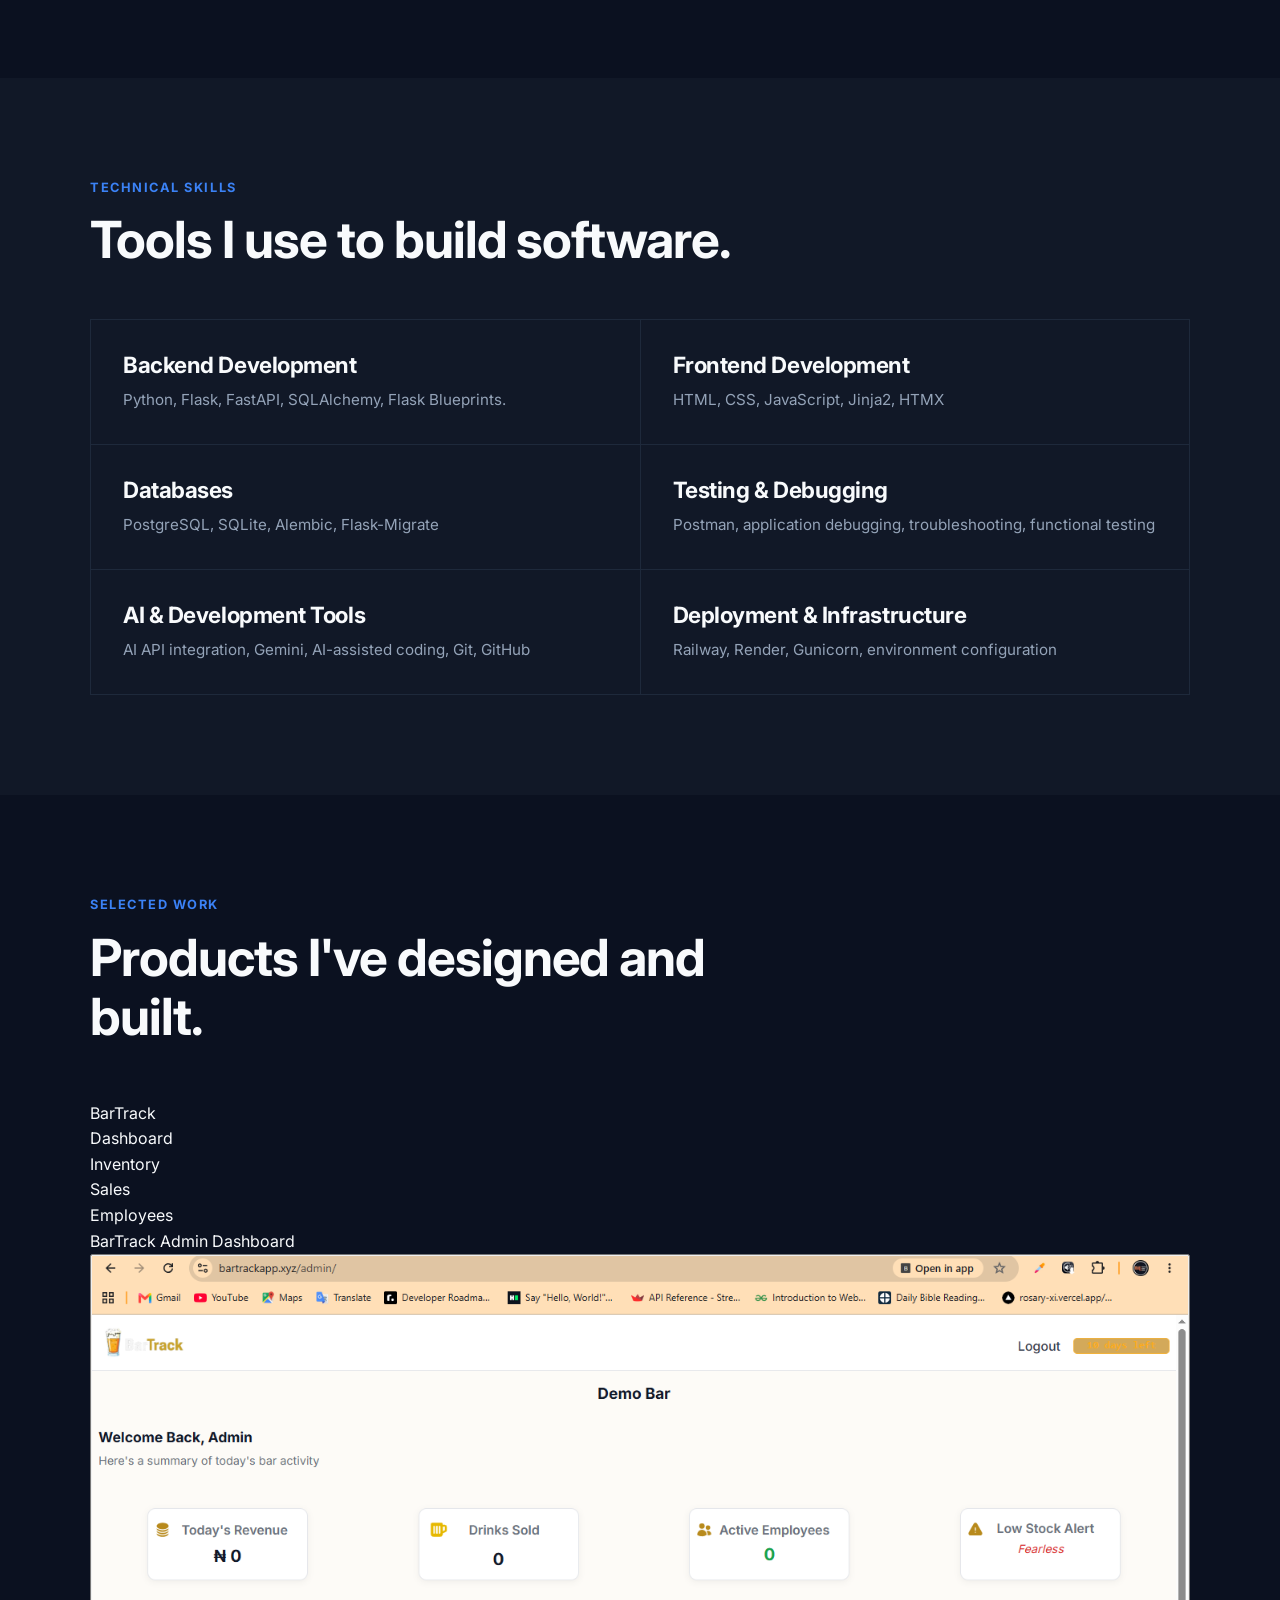
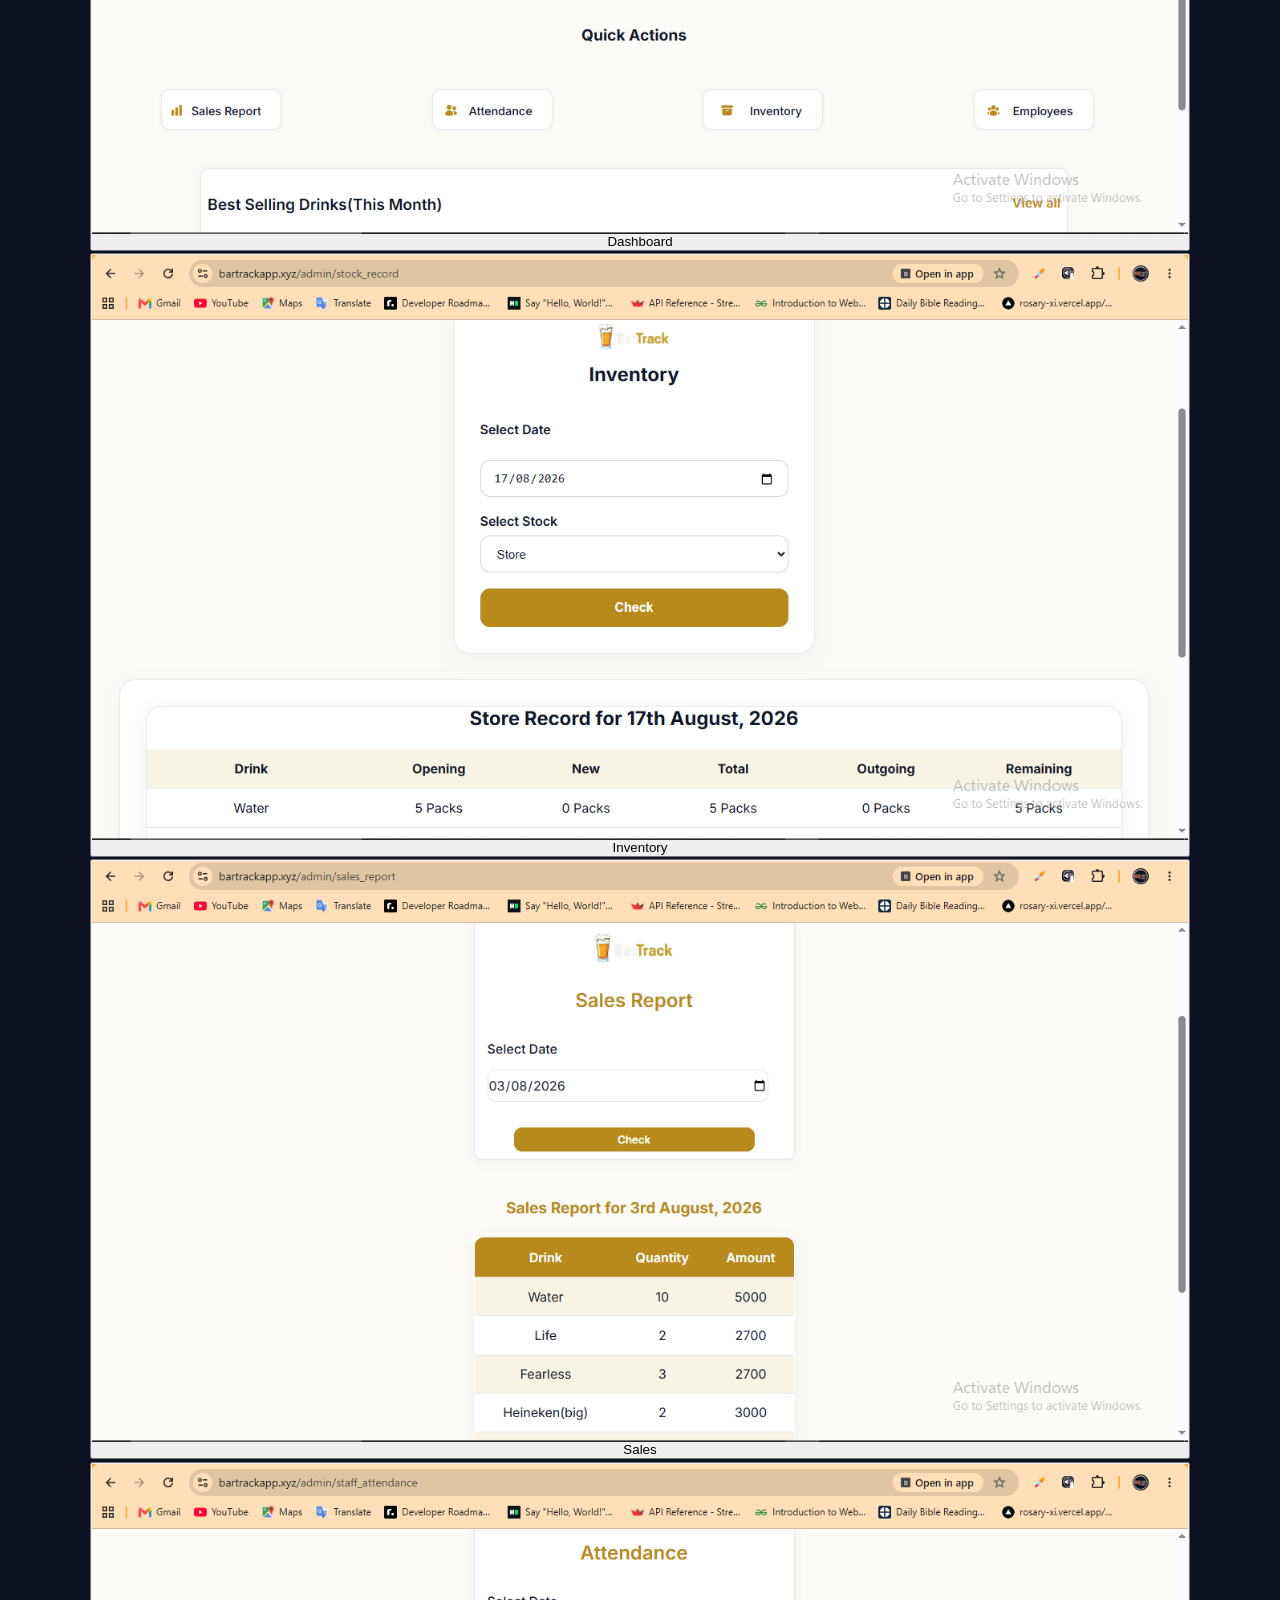
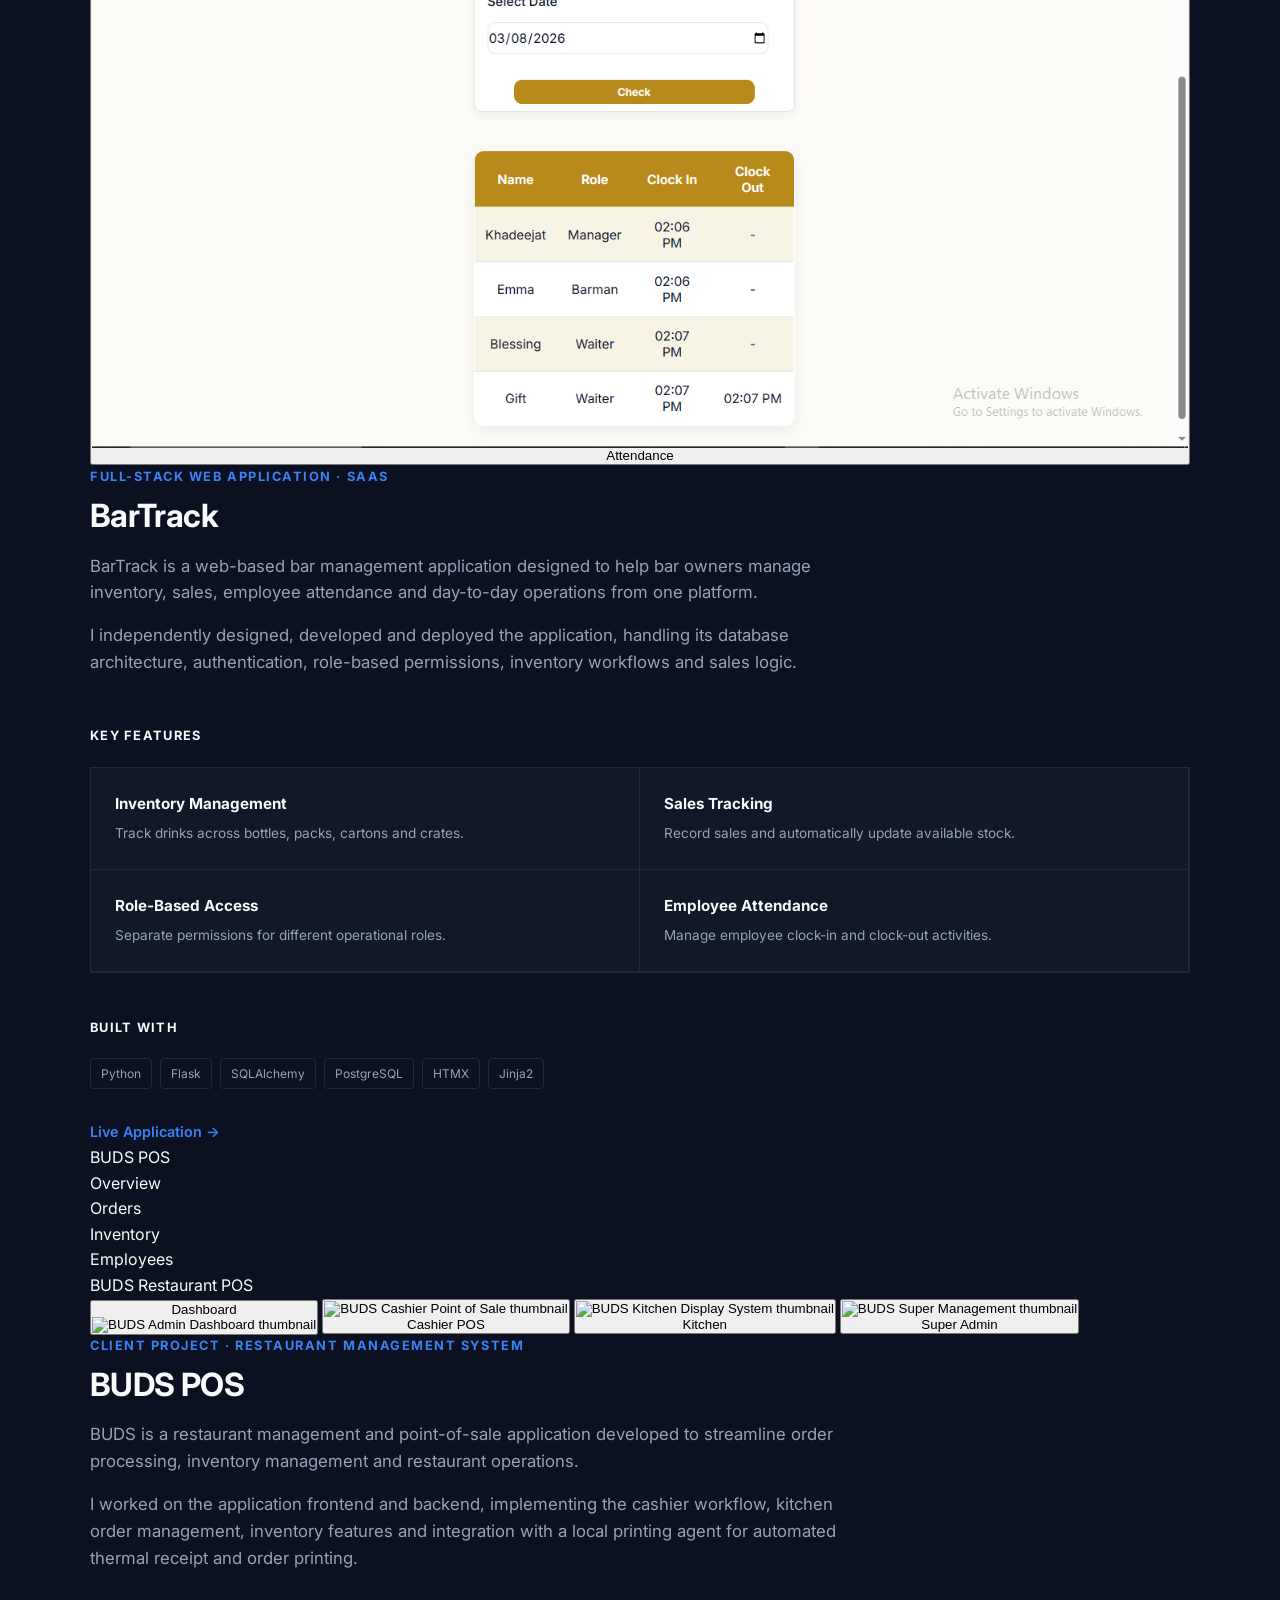
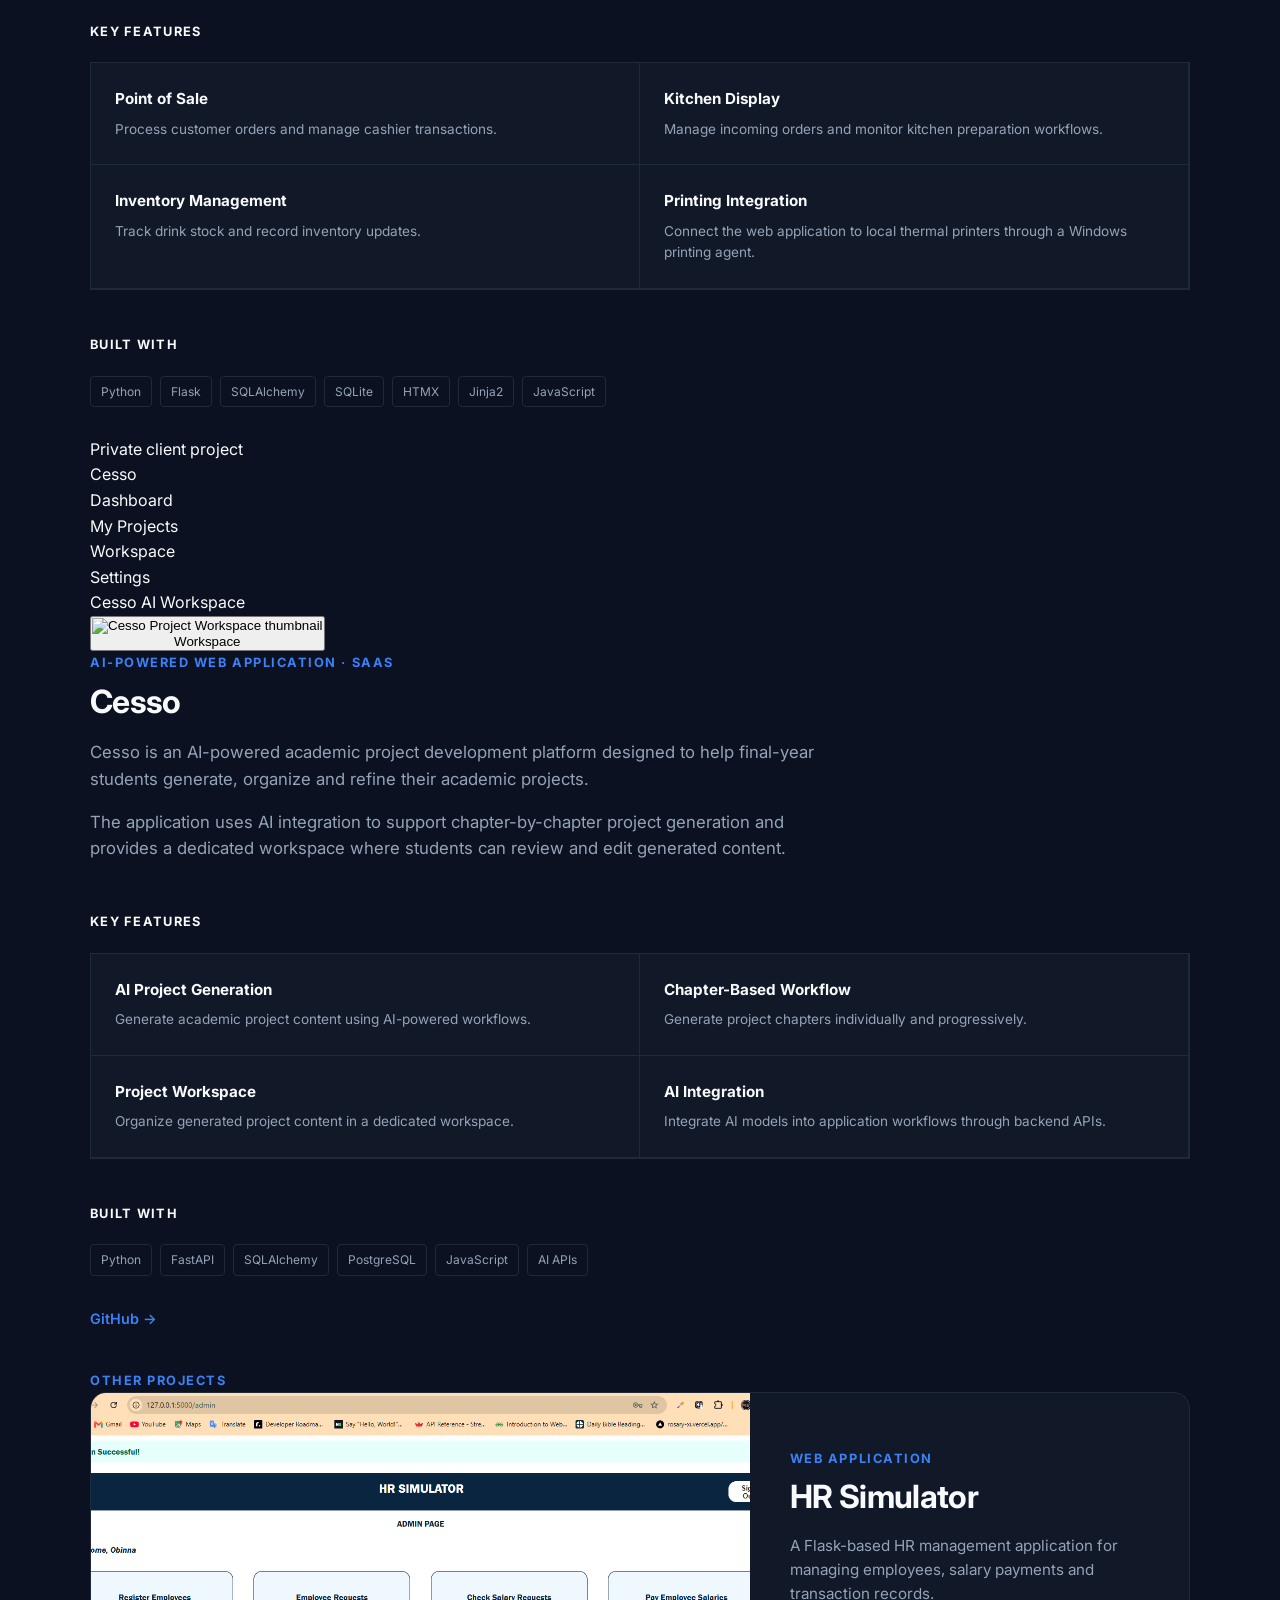
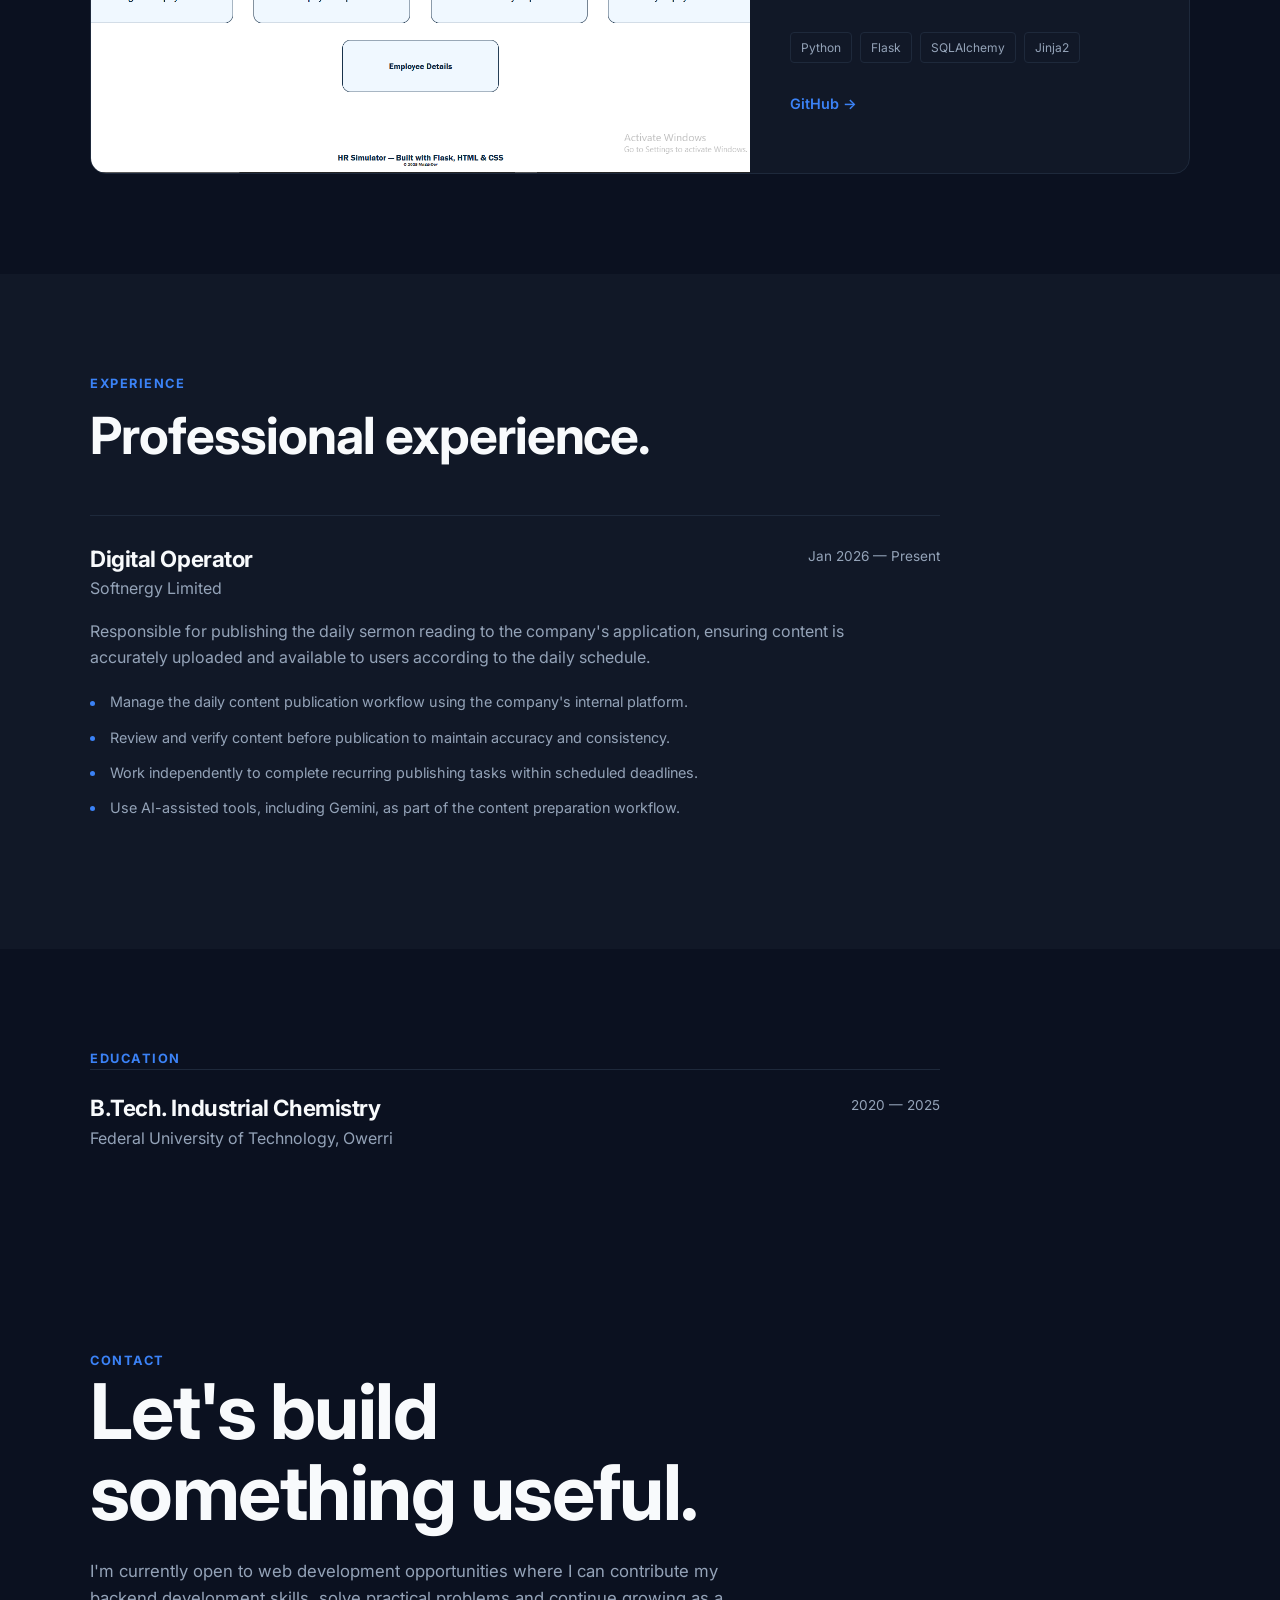
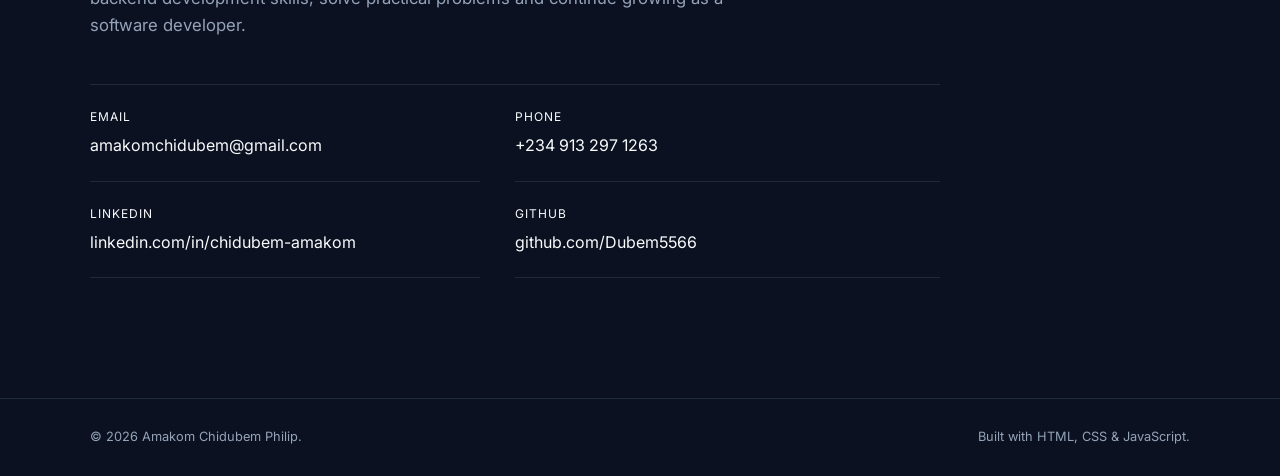
==== commit d4488ea0: "new update" ====
--- a/my_porfolio/index.html
+++ b/my_porfolio/index.html
@@ -26,6 +26,7 @@
     <link href="https://fonts.googleapis.com/css2?family=Inter:wght@400;500;600;700&display=swap" rel="stylesheet">
 
     <link rel="stylesheet" href="css/style.css">
+    <link rel="stylesheet" href="css/global.css">
 </head>
 
 <body>
@@ -58,365 +59,686 @@
         <section id="hero" class="hero">
             <div class="container hero-content">
 
-                <p class="hero-label">
-                    WEB DEVELOPER
-                </p>
-
-                <h1>
-                    I build web applications
-                    <span>that solve real problems.</span>
-                </h1>
-
-                <p class="hero-description">
-                    I'm Amakom Chidubem, a web developer focused on
-                    Python, Flask and database-driven applications.
-                    I enjoy turning ideas into practical software.
-                </p>
-
-                <div class="hero-buttons">
-                    <a href="#projects" class="btn btn-primary">
-                        View My Work
-                    </a>
-
-                    <a
-                        href="https://github.com/Dubem5566"
-                        target="_blank"
-                        rel="noopener noreferrer"
-                        class="btn btn-secondary"
-                    >
-                        GitHub
-                    </a>
-                </div>
+               <p class="hero-label">SOFTWARE DEVELOPER</p>
+
+               <h1>
+                   I build software
+                   <span>that solves real-world problems.</span>
+               </h1>
+
+               <p class="hero-description">
+                   I'm Amakom Chidubem, a Python developer focused on
+                   building full-stack web applications, AI-powered products
+                   and practical software solutions. I enjoy turning ideas
+                   into functional products through problem-solving and
+                   continuous learning.
+               </p>
+
+               <div class="hero-buttons">
+                   <a href="#projects" class="btn btn-primary">
+                       Explore My Projects
+                   </a>
+
+                   <a href="https://github.com/Dubem5566"
+                    target="_blank"
+                    rel="noopener noreferrer"
+                    class="btn btn-secondary">
+                       GitHub
+                   </a>
+               </div>
 
             </div>
         </section>
 
 
         <section id="about" class="section">
-          <div class="container">
-
-            <p class="section-label">ABOUT ME</p>
-
-            <div class="about-grid">
-
-              <div class="about-image">
-                <img
-                    src="images/My pic.jpg"
-                    alt="Amakom Chidubem Philip"
-                >
+           <div class="container">
+
+              <p class="section-label">ABOUT ME</p>
+
+              <div class="about-grid">
+
+                <div class="about-image">
+                   <img src="images/My pic.jpg"
+                      alt="Amakom Chidubem Philip">
+                </div>
+
+                <div class="about-content">
+
+                  <h2>
+                     Building software with a
+                     <span>problem-solving mindset.</span>
+                  </h2>
+
+                  <p>
+                    I'm a software developer with practical experience
+                    designing, building and deploying web applications
+                    that address real-world problems.
+                  </p>
+
+                  <p>
+                    My primary focus is Python backend development
+                    using Flask, FastAPI, SQLAlchemy and PostgreSQL.
+                    I also work with HTML, CSS, Jinja2 and HTMX to
+                    develop complete web application experiences.
+                  </p>
+
+                  <p>
+                    I've independently developed products such as
+                    BarTrack and Cesso, and worked on BUDS, a
+                    restaurant management and POS solution.
+                    These projects have strengthened my experience
+                    in application architecture, database management,
+                    debugging, integrations and deployment.
+                  </p>
+
+                  <p>
+                    I enjoy learning new technologies, experimenting
+                    with AI-assisted development tools and solving
+                    technical challenges through hands-on building.
+                  </p>
+
+                </div>
               </div>
 
-              <div class="about-content">
-
-                <h2>
-                    Building software with a
-                    <span>problem-solving mindset.</span>
-                </h2>
-
+           </div>
+        </section>
+
+
+        <section id="skills" class="section section-alt">
+           <div class="container">
+
+             <p class="section-label">TECHNICAL SKILLS</p>
+
+             <h2>Tools I use to build software.</h2>
+
+             <div class="skills-grid">
+
+               <div class="skill-group">
+                  <h3>Backend Development</h3>
+                  <p>
+                    Python, Flask, FastAPI, SQLAlchemy,
+                    Flask Blueprints.
+                  </p>
+               </div>
+
+               <div class="skill-group">
+                 <h3>Frontend Development</h3>
+                 <p>
+                    HTML, CSS, JavaScript, Jinja2, HTMX
+                 </p>
+               </div>
+
+               <div class="skill-group">
+                <h3>Databases</h3>
                 <p>
-                    I'm a web developer with practical experience
-                    building and deploying web applications using
-                    Python and modern web technologies.
+                    PostgreSQL, SQLite, Alembic,
+                    Flask-Migrate
                 </p>
-
+               </div>
+
+               <div class="skill-group">
+                <h3>Testing & Debugging</h3>
                 <p>
-                    My main focus is backend development with Flask,
-                    FastAPI, SQLAlchemy and PostgreSQL, while also
-                    working with HTML, CSS, Jinja2 and HTMX to build
-                    complete web applications.
+                    Postman, application debugging,
+                    troubleshooting, functional testing
                 </p>
-
+               </div>
+
+               <div class="skill-group">
+                <h3>AI & Development Tools</h3>
                 <p>
-                    One of my main projects is BarTrack, a web-based
-                    bar management application that I independently
-                    designed, developed and deployed.
+                    AI API integration, Gemini,
+                    AI-assisted coding, Git, GitHub
                 </p>
-
-              </div>
-
-          </div>
-
-     </div>
+               </div>
+
+               <div class="skill-group">
+                <h3>Deployment & Infrastructure</h3>
+                <p>
+                    Railway, Render, Gunicorn,
+                    environment configuration
+                </p>
+               </div>
+
+             </div>
+
+           </div>
         </section>
 
 
-        <section id="skills" class="section section-alt">
-            <div class="container">
-
-                <p class="section-label">TECHNICAL SKILLS</p>
-
-                <h2>
-                    Technologies I work with.
-                </h2>
-
-                <div class="skills-grid">
-
-                    <div class="skill-group">
-                        <h3>Backend</h3>
-                        <p>
-                            Python, Flask, FastAPI, SQLAlchemy,
-                            Flask Blueprints
-                        </p>
+        <section id="projects" class="section">
+           <div class="container">
+
+             <p class="section-label">SELECTED WORK</p>
+
+             <h2>Products I've designed and built.</h2>
+
+             <!-- BARTRACK -->
+             <article class="project-card">
+
+                <div class="project-gallery" data-gallery="bartrack">
+
+                  <div class="project-main-image">
+                    <div class="screenshot-placeholder"
+                         data-placeholder="BarTrack Admin Dashboard">
+
+                        <div class="mock-window">
+                            <div class="mock-sidebar">
+                                <div class="mock-logo">BarTrack</div>
+                                <div class="mock-nav active">Dashboard</div>
+                                <div class="mock-nav">Inventory</div>
+                                <div class="mock-nav">Sales</div>
+                                <div class="mock-nav">Employees</div>
+                            </div>
+
+                            <div class="mock-content">
+                                <div class="mock-topbar"></div>
+                                <div class="mock-heading"></div>
+
+                                <div class="mock-stats">
+                                    <div></div><div></div><div></div>
+                                </div>
+
+                                <div class="mock-chart">
+                                    <div></div><div></div><div></div>
+                                    <div></div><div></div><div></div>
+                                    <div></div>
+                                </div>
+                            </div>
+                        </div>
+
+                        <span class="placeholder-caption">
+                            BarTrack Admin Dashboard
+                        </span>
+
                     </div>
-
-                    <div class="skill-group">
-                        <h3>Databases</h3>
-                        <p>
-                            PostgreSQL, SQLite, Alembic,
-                            Flask-Migrate
-                        </p>
-                    </div>
-
-                    <div class="skill-group">
-                        <h3>Frontend</h3>
-                        <p>
-                            HTML, CSS, Jinja2, HTMX
-                        </p>
-                    </div>
-
-                    <div class="skill-group">
-                        <h3>Tools & Deployment</h3>
-                        <p>
-                            Git, GitHub, Postman, Railway,
-                            Render, Gunicorn
-                        </p>
-                    </div>
-
-                </div>
-
-            </div>
-        </section>
-
-
-        <section id="projects" class="section">
-            <div class="container">
-
-                <p class="section-label">SELECTED WORK</p>
-
-                <h2>
-                    Things I've built.
-                </h2>
-
-                <!-- BarTrack -->
-                <article class="project-card featured-project">
-
-                   <div class="project-showcase">
-
-                     <div class="project-main-image">
+                  </div>
+
+                  <div class="project-thumbnails">
+
+                    <button class="project-thumbnail active"
+                            data-title="BarTrack Admin Dashboard">
                         <img
-                           id="bartrack-main-image"
-                           src="images/Bartrack/dashboard.png"
-                           alt="BarTrack admin dashboard"
-                        >
-                     </div>
-
-                     <div class="project-thumbnails">
-
-                       <button
-                         class="project-thumbnail active"
-                         data-image="images/Bartrack/dashboard.png"
-                         data-alt="BarTrack admin dashboard"
-                       >
-                         <img
                            src="images/Bartrack/dashboard.png"
                            alt="BarTrack dashboard thumbnail"
-                         >
-                       </button>
-
-                       <button
-                         class="project-thumbnail"
-                         data-image="images/Bartrack/inventory.png"
-                         data-alt="BarTrack inventory management"
                         >
-                         <img
+                        <span>Dashboard</span>
+                    </button>
+
+                    <button class="project-thumbnail"
+                            data-title="BarTrack Inventory Management">
+                        <img
                            src="images/Bartrack/inventory.png"
                            alt="BarTrack inventory thumbnail"
-                          >
-                       </button>
-
-                       <button
-                         class="project-thumbnail"
-                         data-image="images/Bartrack/sales.png"
-                         data-alt="BarTrack sales management">
-                         
-                         <img
+                        >
+                        <span>Inventory</span>
+                    </button>
+
+                    <button class="project-thumbnail"
+                            data-title="BarTrack Sales Management">
+                        <img
                            src="images/Bartrack/sales.png"
                            alt="BarTrack sales thumbnail">
-                       </button>
-
-                       <button
-                         class="project-thumbnail"
-                         data-image="images/Bartrack/attendance.png"
-                         data-alt="BarTrack employee attendance">
-                       
-                          <img
+                        <span>Sales</span>
+                    </button>
+
+                    <button class="project-thumbnail"
+                            data-title="BarTrack Employee Attendance">
+                        <img
                             src="images/Bartrack/attendance.png"
                             alt="BarTrack attendance thumbnail">
-                       </button>
-
-                     </div>
-
-                   </div>
-
-
-                   <div class="featured-project-content">
-
-                     <p class="project-type">
-                       FEATURED PROJECT · FULL-STACK WEB APPLICATION
-                     </p>
-
-                     <h3>BarTrack</h3>
-
-                     <div class="project-description">
-
-                      <p>
-                        BarTrack is a web-based management application designed for
-                        bars to manage inventory, sales, employee attendance and
-                        day-to-day operations from one centralized platform.
-                      </p>
-
-                      <p>
-                        I independently designed, developed and deployed the
-                        application, including its database architecture,
-                        authentication system, role-based permissions, inventory
-                        workflows and sales logic.
-                      </p>
-                     </div>
-
-
-                     <div class="project-features">
-
-                      <h4>Key Features</h4>
-
-                      <div class="feature-grid">
-                        
+                        <span>Attendance</span>
+                    </button>
+
+                  </div>
+
+                </div>
+
+                <div class="project-content">
+
+                  <p class="project-type">
+                    FULL-STACK WEB APPLICATION · SAAS
+                  </p>
+
+                  <h3>BarTrack</h3>
+
+                  <div class="project-description">
+                    <p>
+                        BarTrack is a web-based bar management
+                        application designed to help bar owners
+                        manage inventory, sales, employee attendance
+                        and day-to-day operations from one platform.
+                    </p>
+
+                    <p>
+                        I independently designed, developed and
+                        deployed the application, handling its
+                        database architecture, authentication,
+                        role-based permissions, inventory workflows
+                        and sales logic.
+                    </p>
+                  </div>
+
+                  <div class="project-features">
+                    <h4>Key Features</h4>
+
+                    <div class="feature-grid">
+
                         <div class="feature-item">
                             <h5>Inventory Management</h5>
                             <p>
-                              Track drinks across bottles, packs,
-                              cartons and crates.
+                                Track drinks across bottles, packs,
+                                cartons and crates.
                             </p>
                         </div>
 
                         <div class="feature-item">
                             <h5>Sales Tracking</h5>
                             <p>
-                              Record sales and automatically
-                              update available stock.
+                                Record sales and automatically
+                                update available stock.
                             </p>
                         </div>
 
                         <div class="feature-item">
                             <h5>Role-Based Access</h5>
                             <p>
-                              Separate permissions for different
-                              operational roles.
+                                Separate permissions for different
+                                operational roles.
                             </p>
                         </div>
 
                         <div class="feature-item">
                             <h5>Employee Attendance</h5>
                             <p>
-                              Track staff clock-in and
-                              clock-out activity.
-                            </p>
-                        </div>
-
-                        <div class="feature-item">
-                            <h5>Low Stock Alerts</h5>
-                            <p>
-                              Identify products approaching
-                               their defined stock thresholds.
-                            </p>
-                        </div>
-
-                      </div>
-
-                     </div>
-                     
-                     <div class="project-technology">
-                        <h4>Built With</h4>
-                        <div class="project-tags">
-                           <span>Python</span>
-                           <span>Flask</span>
-                           <span>SQLAlchemy</span>
-                           <span>PostgreSQL</span>
-                           <span>HTMX</span>
-                           <span>Jinja2</span>
-                        </div>
-                     </div>
-
-                     <div class="project-links">
-
-                       <a
-                         href="https://bartrackapp.xyz"
-                         target="_blank"
-                         rel="noopener noreferrer"
-                        >
-                         Live Demo →
-                       </a>
-
-                      </div>
-
-                   </div>
-
-                </article>
-
-
-                <!-- HR Simulator -->
-                 <div class="secondary-project-heading">
-
-                  <p class="section-label">
-                    OTHER PROJECT
-                  </p>
-
-                 </div>
-                <article class="secondary-project">
-
-                    <div class="secondary-project-image">
+                                Manage employee clock-in and
+                                clock-out activities.
+                            </p>
+                        </div>
+
+                    </div>
+                  </div>
+
+                  <div class="project-technology">
+                    <h4>Built With</h4>
+                    <div class="project-tags">
+                        <span>Python</span>
+                        <span>Flask</span>
+                        <span>SQLAlchemy</span>
+                        <span>PostgreSQL</span>
+                        <span>HTMX</span>
+                        <span>Jinja2</span>
+                    </div>
+                  </div>
+
+                  <div class="project-links">
+                    <a href="https://github.com/Dubem5566/BarTrackApp"
+                       target="_blank"
+                       rel="noopener noreferrer">
+                        Live Application →
+                    </a>
+                  </div>
+
+                </div>
+
+             </article>
+
+             <!-- BUDS POS -->
+             <article class="project-card">
+
+              <div class="project-gallery" data-gallery="buds">
+
+                <div class="project-main-image">
+                    <div class="screenshot-placeholder"
+                         data-placeholder="BUDS Restaurant POS">
+
+                        <div class="mock-window buds-window">
+                            <div class="mock-sidebar">
+                                <div class="mock-logo">BUDS POS</div>
+                                <div class="mock-nav active">Overview</div>
+                                <div class="mock-nav">Orders</div>
+                                <div class="mock-nav">Inventory</div>
+                                <div class="mock-nav">Employees</div>
+                            </div>
+
+                            <div class="mock-content">
+                                <div class="mock-topbar"></div>
+                                <div class="mock-heading"></div>
+                                <div class="mock-stats">
+                                    <div></div><div></div><div></div>
+                                </div>
+                                <div class="mock-dashboard-grid">
+                                    <div></div><div></div>
+                                </div>
+                            </div>
+                        </div>
+
+                        <span class="placeholder-caption">
+                            BUDS Restaurant POS
+                        </span>
+
+                    </div>
+                </div>
+
+                <div class="project-thumbnails">
+
+                    <button class="project-thumbnail active"
+                            data-title="BUDS Admin Dashboard">
+                        <span>Dashboard</span>
                         <img
-                           id="hr-main-image"
-                           src="images/HR.png"
-                           alt="HR admin dashboard"
-                        >
+                            src="images/BUDS/Buds_admin.png"
+                            alt="BUDS Admin Dashboard thumbnail">
+                    </button>
+
+                    <button class="project-thumbnail"
+                            data-title="BUDS Cashier Point of Sale">
+                        <img
+                            src="images/BUDS/Screenshot (196).png"
+                            alt="BUDS Cashier Point of Sale thumbnail">
+                        <span>Cashier POS</span>
+                    </button>
+
+                    <button class="project-thumbnail"
+                            data-title="BUDS Kitchen Display System">
+                        <img
+                            src="images/BUDS/Kitchen Dashboard.png"
+                            alt="BUDS Kitchen Display System thumbnail">
+                        <span>Kitchen</span>
+                    </button>
+
+                    <button class="project-thumbnail"
+                            data-title="BUDS Inventory Management">
+                        <img
+                            src="images/BUDS/Buds_super.png"
+                            alt="BUDS Super Management thumbnail">
+                        <span>Super Admin</span>
+                    </button>
+
+                </div>
+
+              </div>
+
+              <div class="project-content">
+
+                <p class="project-type">
+                    CLIENT PROJECT · RESTAURANT MANAGEMENT SYSTEM
+                </p>
+
+                <h3>BUDS POS</h3>
+
+                <div class="project-description">
+                    <p>
+                        BUDS is a restaurant management and point-of-sale
+                        application developed to streamline order
+                        processing, inventory management and restaurant
+                        operations.
+                    </p>
+
+                    <p>
+                        I worked on the application frontend and backend,
+                        implementing the cashier workflow, kitchen
+                        order management, inventory features and
+                        integration with a local printing agent for
+                        automated thermal receipt and order printing.
+                    </p>
+                </div>
+
+                <div class="project-features">
+                    <h4>Key Features</h4>
+
+                    <div class="feature-grid">
+
+                        <div class="feature-item">
+                            <h5>Point of Sale</h5>
+                            <p>
+                                Process customer orders and manage
+                                cashier transactions.
+                            </p>
+                        </div>
+
+                        <div class="feature-item">
+                            <h5>Kitchen Display</h5>
+                            <p>
+                                Manage incoming orders and monitor
+                                kitchen preparation workflows.
+                            </p>
+                        </div>
+
+                        <div class="feature-item">
+                            <h5>Inventory Management</h5>
+                            <p>
+                                Track drink stock and record
+                                inventory updates.
+                            </p>
+                        </div>
+
+                        <div class="feature-item">
+                            <h5>Printing Integration</h5>
+                            <p>
+                                Connect the web application to local
+                                thermal printers through a Windows
+                                printing agent.
+                            </p>
+                        </div>
+
                     </div>
-
-                    <div class="secondary-project-content">
-
-                        <p class="project-type">
-                            WEB APPLICATION
-                        </p>
-
-                        <h3>HR Simulator</h3>
-
-                        <p>
-                            A Flask-based HR management application
-                            for managing employees, salary payments
-                            and transaction records.
-                        </p>
-
-                        <div class="project-tags">
-                            <span>Python</span>
-                            <span>Flask</span>
-                            <span>SQLAlchemy</span>
-                            <span>Jinja2</span>
-                        </div>
-
-                        <div class="project-links">
-                            <a
-                                href="https://github.com/Dubem5566/Hr-Simulator-flask"
-                                target="_blank"
-                                rel="noopener noreferrer"
-                            >
-                                GitHub →
-                            </a>
-                        </div>
-
+                </div>
+
+                <div class="project-technology">
+                    <h4>Built With</h4>
+
+                    <div class="project-tags">
+                        <span>Python</span>
+                        <span>Flask</span>
+                        <span>SQLAlchemy</span>
+                        <span>SQLite</span>
+                        <span>HTMX</span>
+                        <span>Jinja2</span>
+                        <span>JavaScript</span>
                     </div>
-
-                </article>
-
-            </div>
+                </div>
+
+                <div class="project-links">
+                    <span class="project-private-note">
+                        Private client project
+                    </span>
+                </div>
+
+              </div>
+
+             </article>
+
+
+             <!-- CESSO -->
+             <article class="project-card">
+
+               <div class="project-gallery" data-gallery="cesso">
+
+                <div class="project-main-image">
+                    <div class="screenshot-placeholder"
+                         data-placeholder="Cesso AI Workspace">
+
+                        <div class="mock-window cesso-window">
+                            <div class="mock-sidebar">
+                                <div class="mock-logo">Cesso</div>
+                                <div class="mock-nav active">Dashboard</div>
+                                <div class="mock-nav">My Projects</div>
+                                <div class="mock-nav">Workspace</div>
+                                <div class="mock-nav">Settings</div>
+                            </div>
+
+                            <div class="mock-content">
+                                <div class="mock-topbar"></div>
+                                <div class="mock-heading"></div>
+                                <div class="mock-dashboard-grid">
+                                    <div></div><div></div>
+                                </div>
+                                <div class="mock-editor">
+                                    <div></div>
+                                    <div></div>
+                                    <div></div>
+                                    <div></div>
+                                </div>
+                            </div>
+                        </div>
+
+                        <span class="placeholder-caption">
+                            Cesso AI Workspace
+                        </span>
+
+                    </div>
+                </div>
+
+                <div class="project-thumbnails">
+
+                    <button class="project-thumbnail"
+                            data-title="Cesso Project Workspace">
+                        <img
+                            src="images/Cesso/Cesso-workspace.png"
+                            alt="Cesso Project Workspace thumbnail">
+                        <span>Workspace</span>
+                    </button>
+
+                </div>
+
+               </div>
+
+               <div class="project-content">
+
+                <p class="project-type">
+                    AI-POWERED WEB APPLICATION · SAAS
+                </p>
+
+                <h3>Cesso</h3>
+
+                <div class="project-description">
+                    <p>
+                        Cesso is an AI-powered academic project
+                        development platform designed to help
+                        final-year students generate, organize
+                        and refine their academic projects.
+                    </p>
+
+                    <p>
+                        The application uses AI integration to
+                        support chapter-by-chapter project generation
+                        and provides a dedicated workspace where
+                        students can review and edit generated
+                        content.
+                    </p>
+                </div>
+
+                <div class="project-features">
+                    <h4>Key Features</h4>
+
+                    <div class="feature-grid">
+
+                        <div class="feature-item">
+                            <h5>AI Project Generation</h5>
+                            <p>
+                                Generate academic project content
+                                using AI-powered workflows.
+                            </p>
+                        </div>
+
+                        <div class="feature-item">
+                            <h5>Chapter-Based Workflow</h5>
+                            <p>
+                                Generate project chapters
+                                individually and progressively.
+                            </p>
+                        </div>
+
+                        <div class="feature-item">
+                            <h5>Project Workspace</h5>
+                            <p>
+                                Organize generated project content
+                                in a dedicated workspace.
+                            </p>
+                        </div>
+
+                        <div class="feature-item">
+                            <h5>AI Integration</h5>
+                            <p>
+                                Integrate AI models into application
+                                workflows through backend APIs.
+                            </p>
+                        </div>
+
+                    </div>
+                </div>
+
+                <div class="project-technology">
+                    <h4>Built With</h4>
+
+                    <div class="project-tags">
+                        <span>Python</span>
+                        <span>FastAPI</span>
+                        <span>SQLAlchemy</span>
+                        <span>PostgreSQL</span>
+                        <span>JavaScript</span>
+                        <span>AI APIs</span>
+                    </div>
+                </div>
+
+                <div class="project-links">
+                    <a href="https://github.com/Dubem5566/Cesso"
+                       target="_blank"
+                       rel="noopener noreferrer">
+                        GitHub →
+                    </a>
+                </div>
+
+               </div>
+
+             </article>
+
+
+             <!-- OTHER PROJECTS -->
+             <div class="secondary-project-heading">
+               <p class="section-label">OTHER PROJECTS</p>
+             </div>
+
+             <article class="secondary-project">
+
+               <div class="secondary-project-image">
+                <img src="images/HR.png"
+                     alt="HR Simulator dashboard">
+               </div>
+
+               <div class="secondary-project-content">
+
+                <p class="project-type">WEB APPLICATION</p>
+
+                <h3>HR Simulator</h3>
+
+                <p>
+                    A Flask-based HR management application
+                    for managing employees, salary payments
+                    and transaction records.
+                </p>
+
+                <div class="project-tags">
+                    <span>Python</span>
+                    <span>Flask</span>
+                    <span>SQLAlchemy</span>
+                    <span>Jinja2</span>
+                </div>
+
+                <div class="project-links">
+                    <a href="https://github.com/Dubem5566/Hr-Simulator-flask"
+                       target="_blank"
+                       rel="noopener noreferrer">
+                        GitHub →
+                    </a>
+                </div>
+
+              </div>
+
+             </article>
+
+           </div>
         </section>
 
 
--- a/my_porfolio/css/global.css
+++ b/my_porfolio/css/global.css
@@ -0,0 +1,9 @@
+:root {
+    --bg-primary: #0B1120;
+    --bg-secondary: #111827;
+    --text-primary: #F8FAFC;
+    --text-secondary: #94A3B8;
+    --accent: #3B82F6;
+    --accent-hover: #60A5FA;
+    --border: #1E293B;
+}
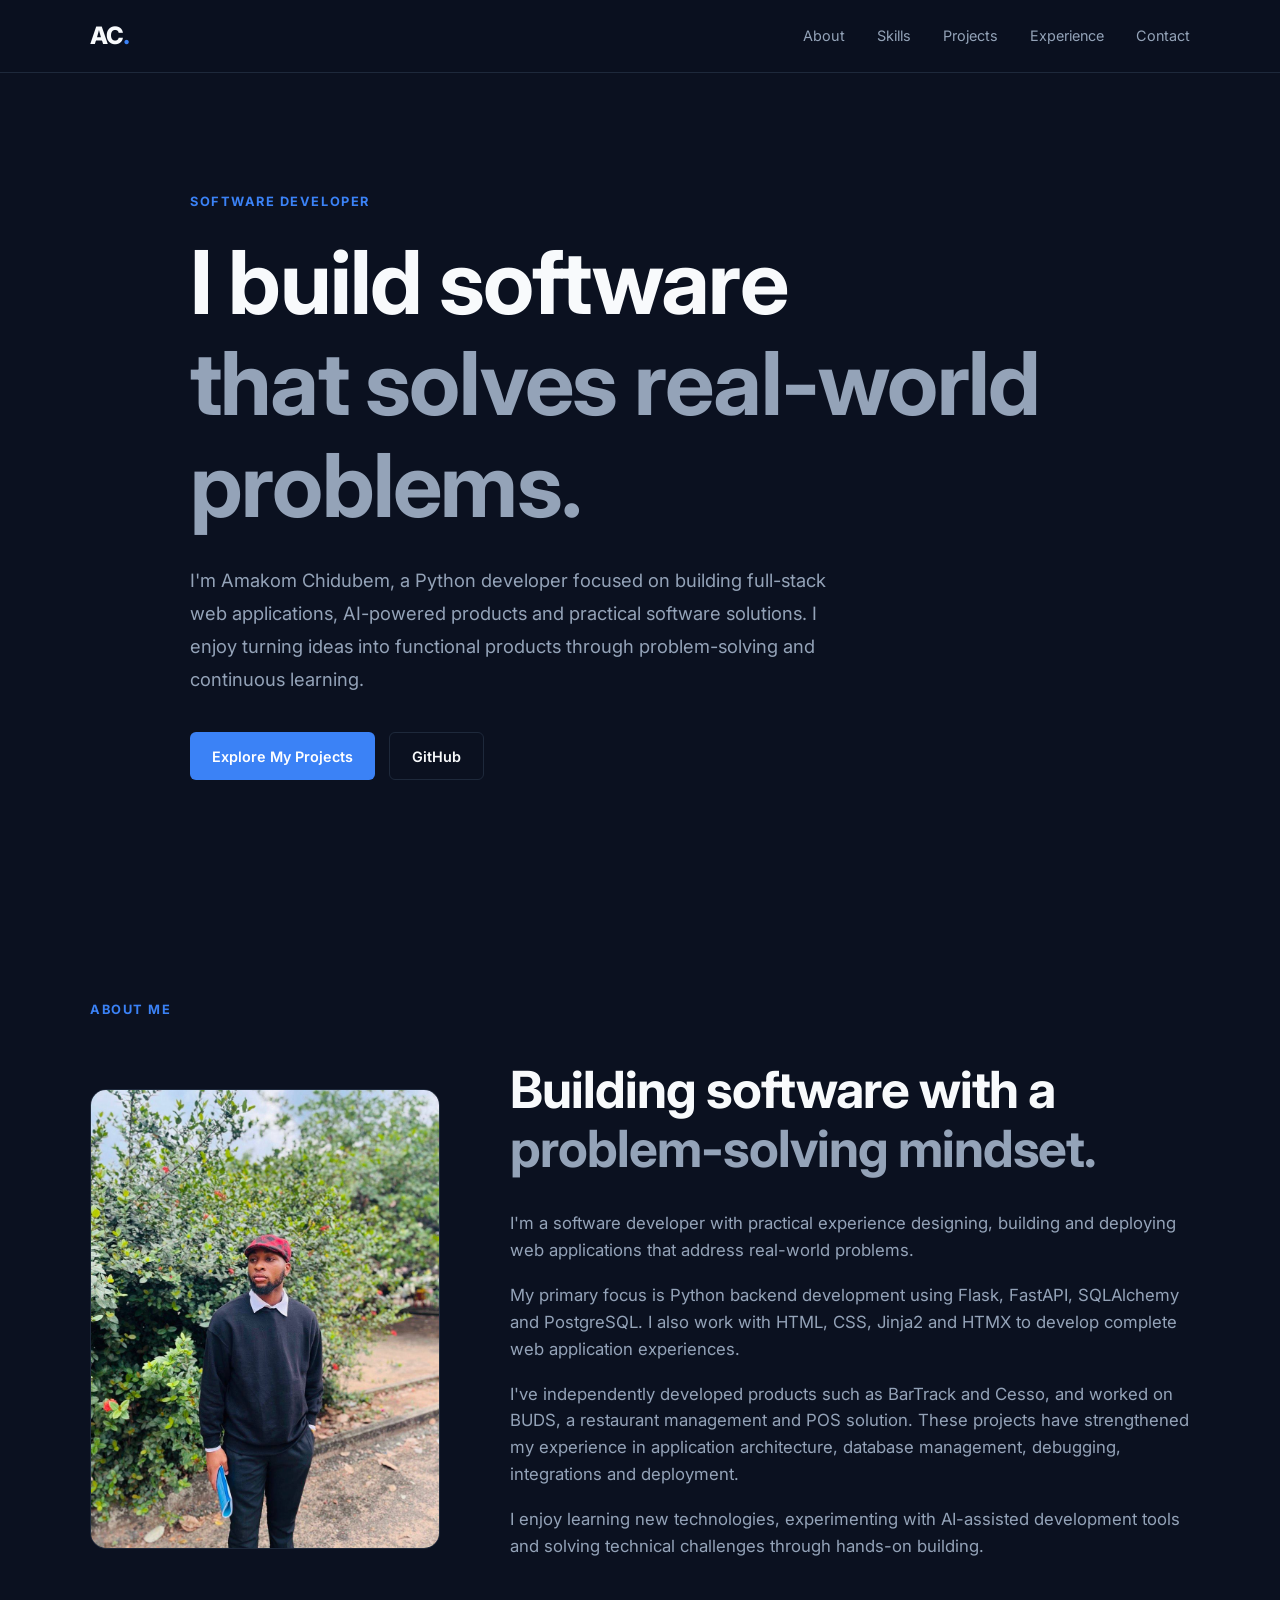
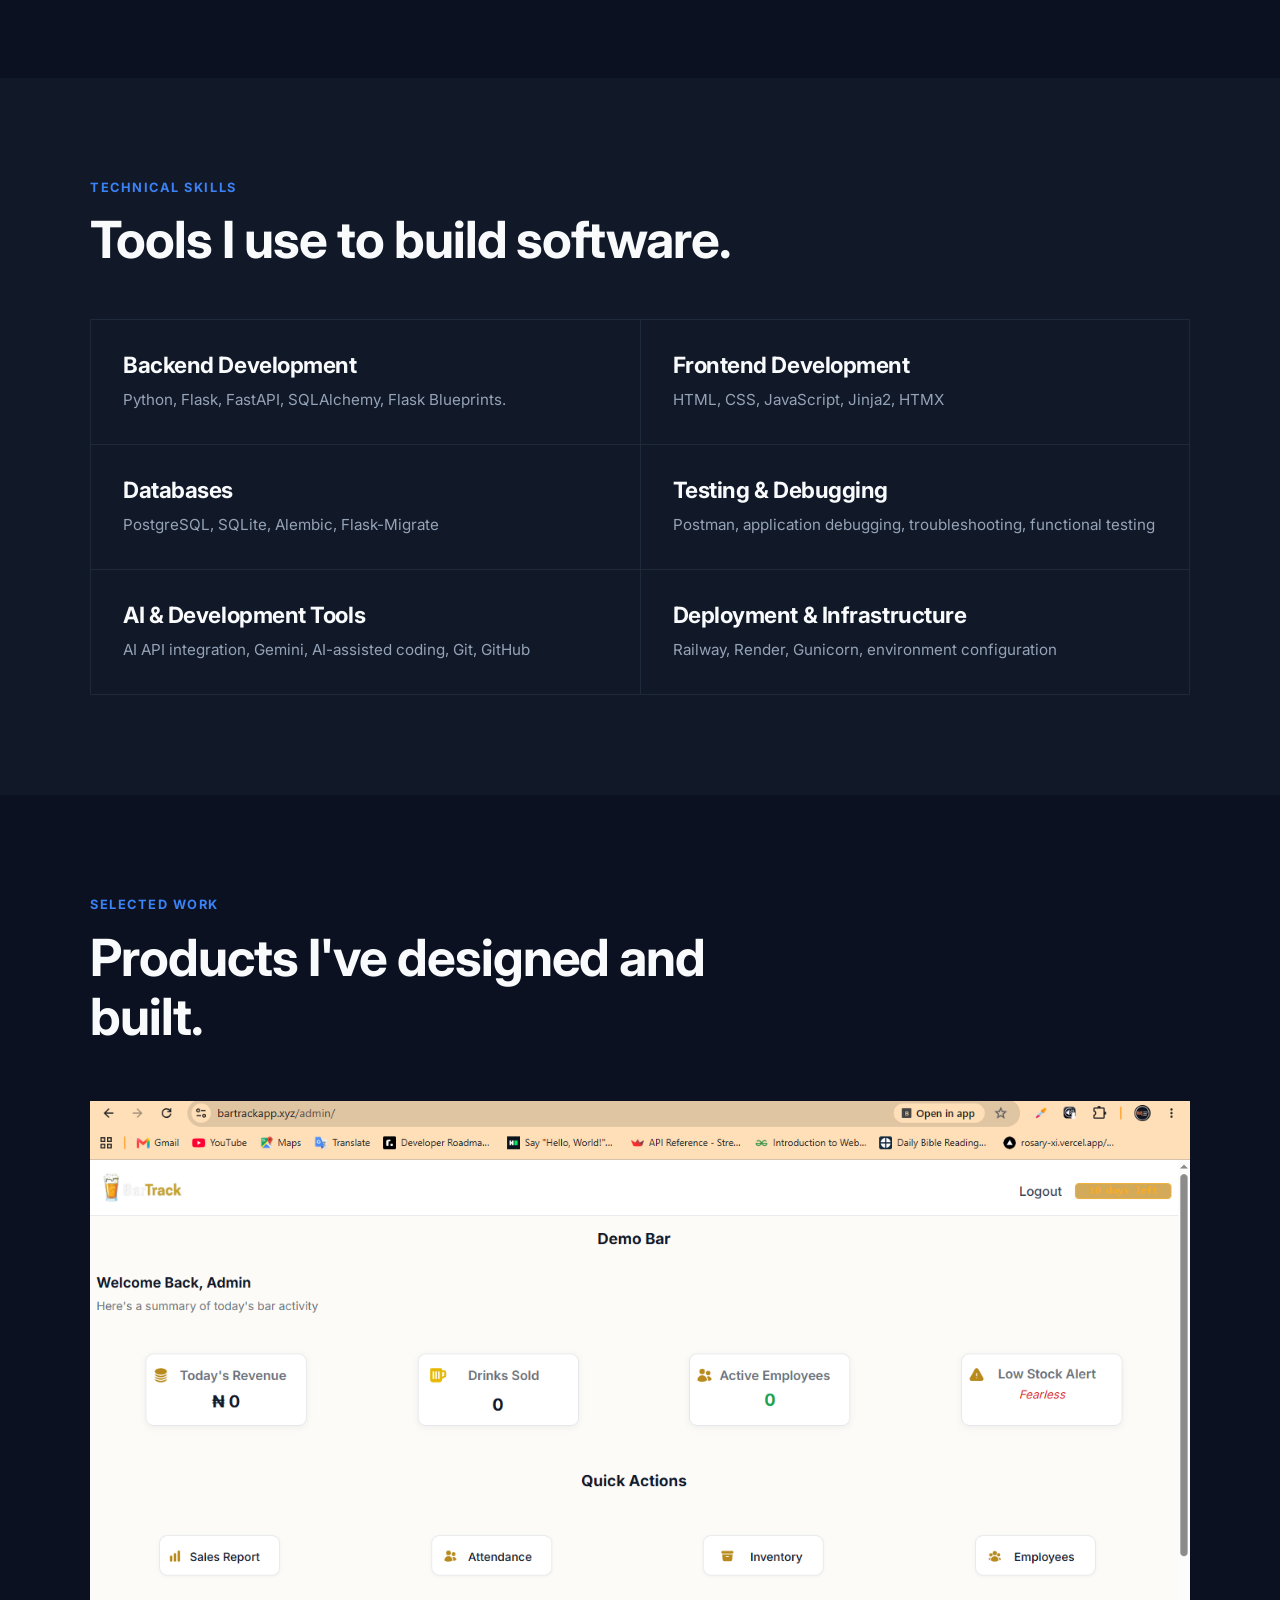
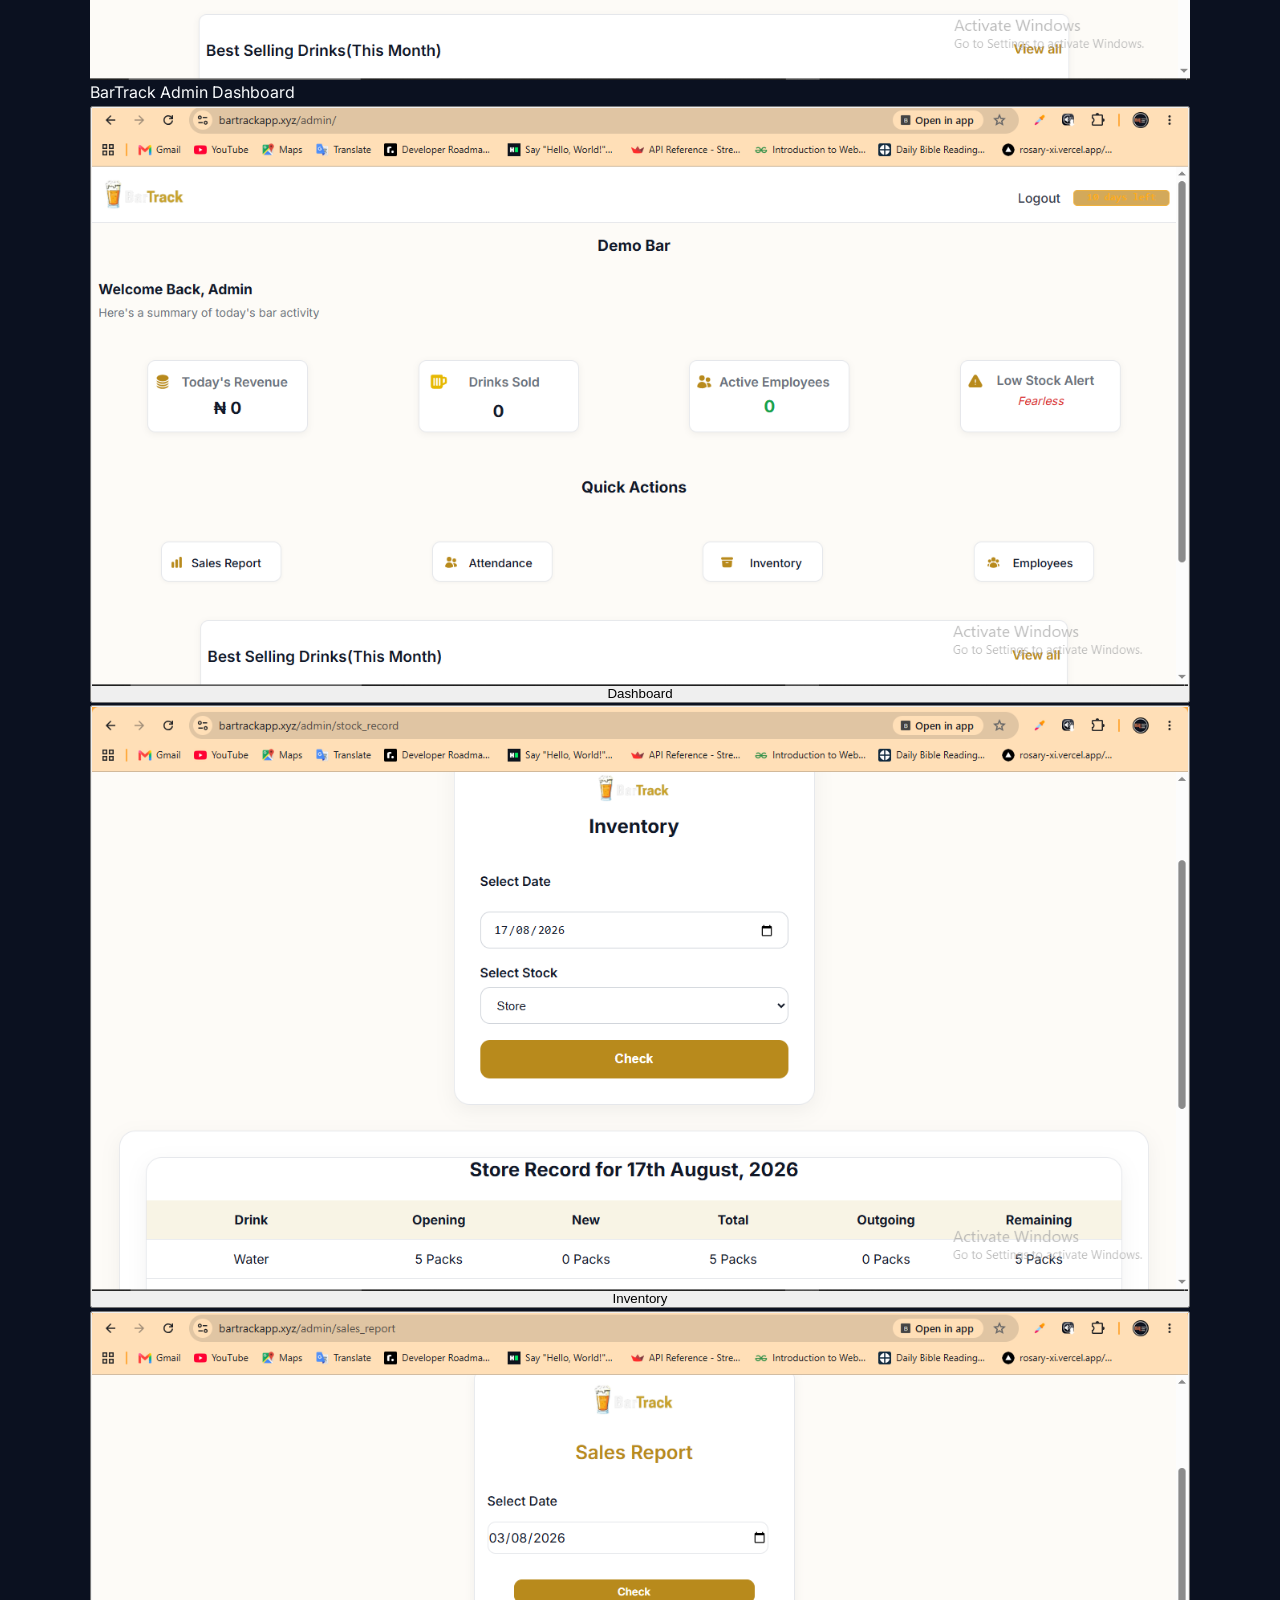
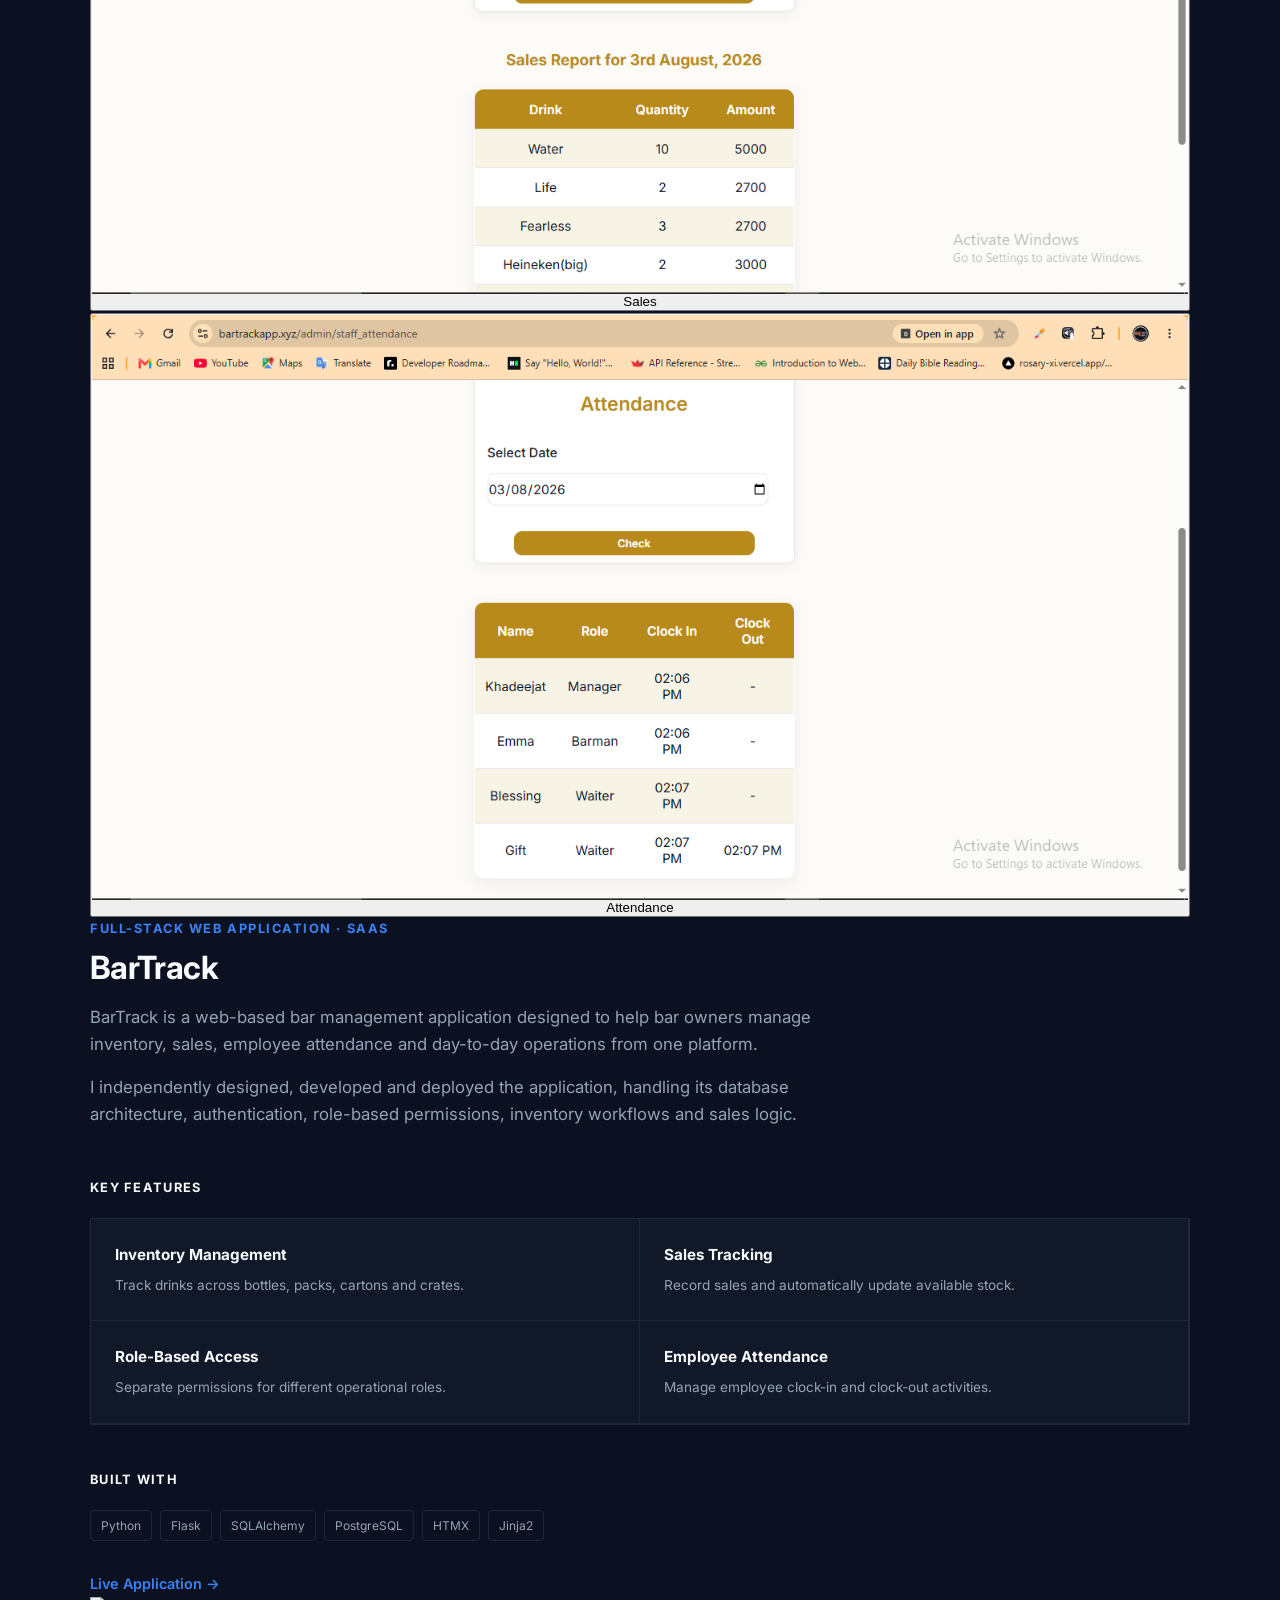
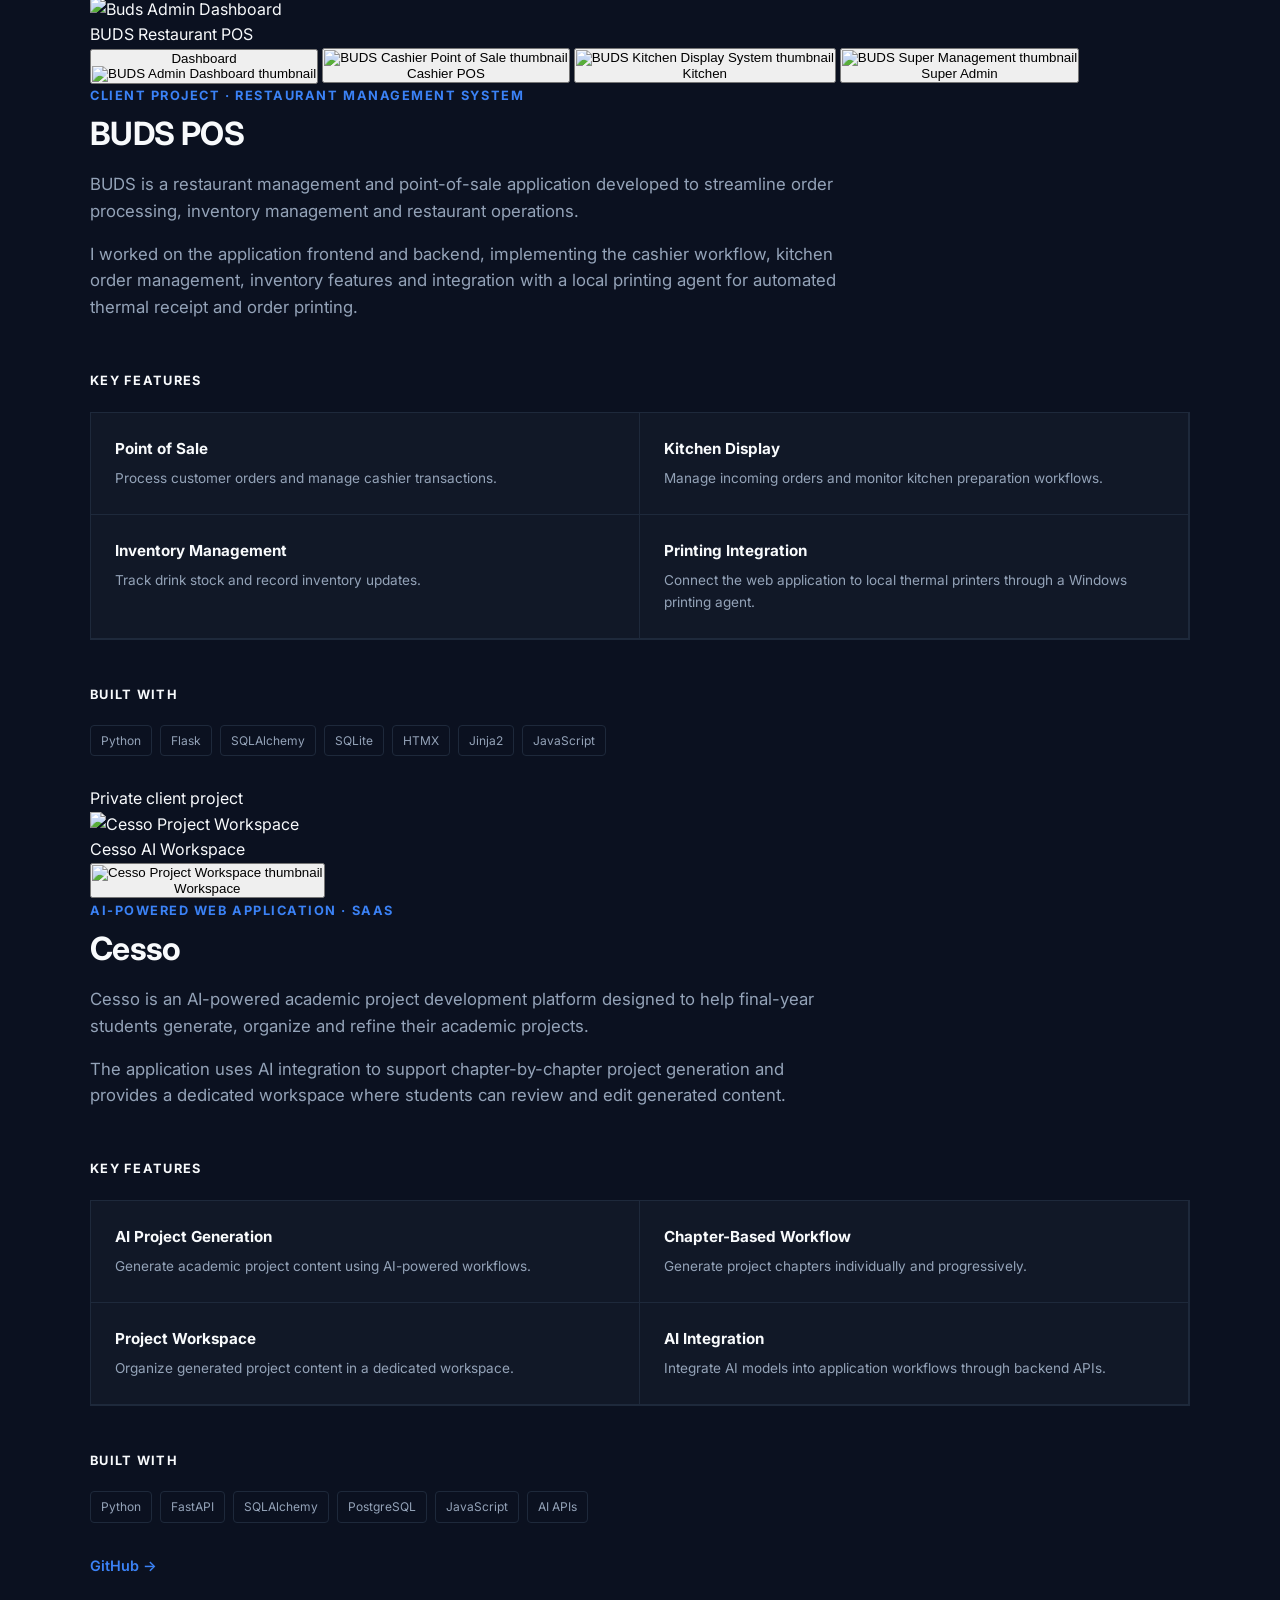
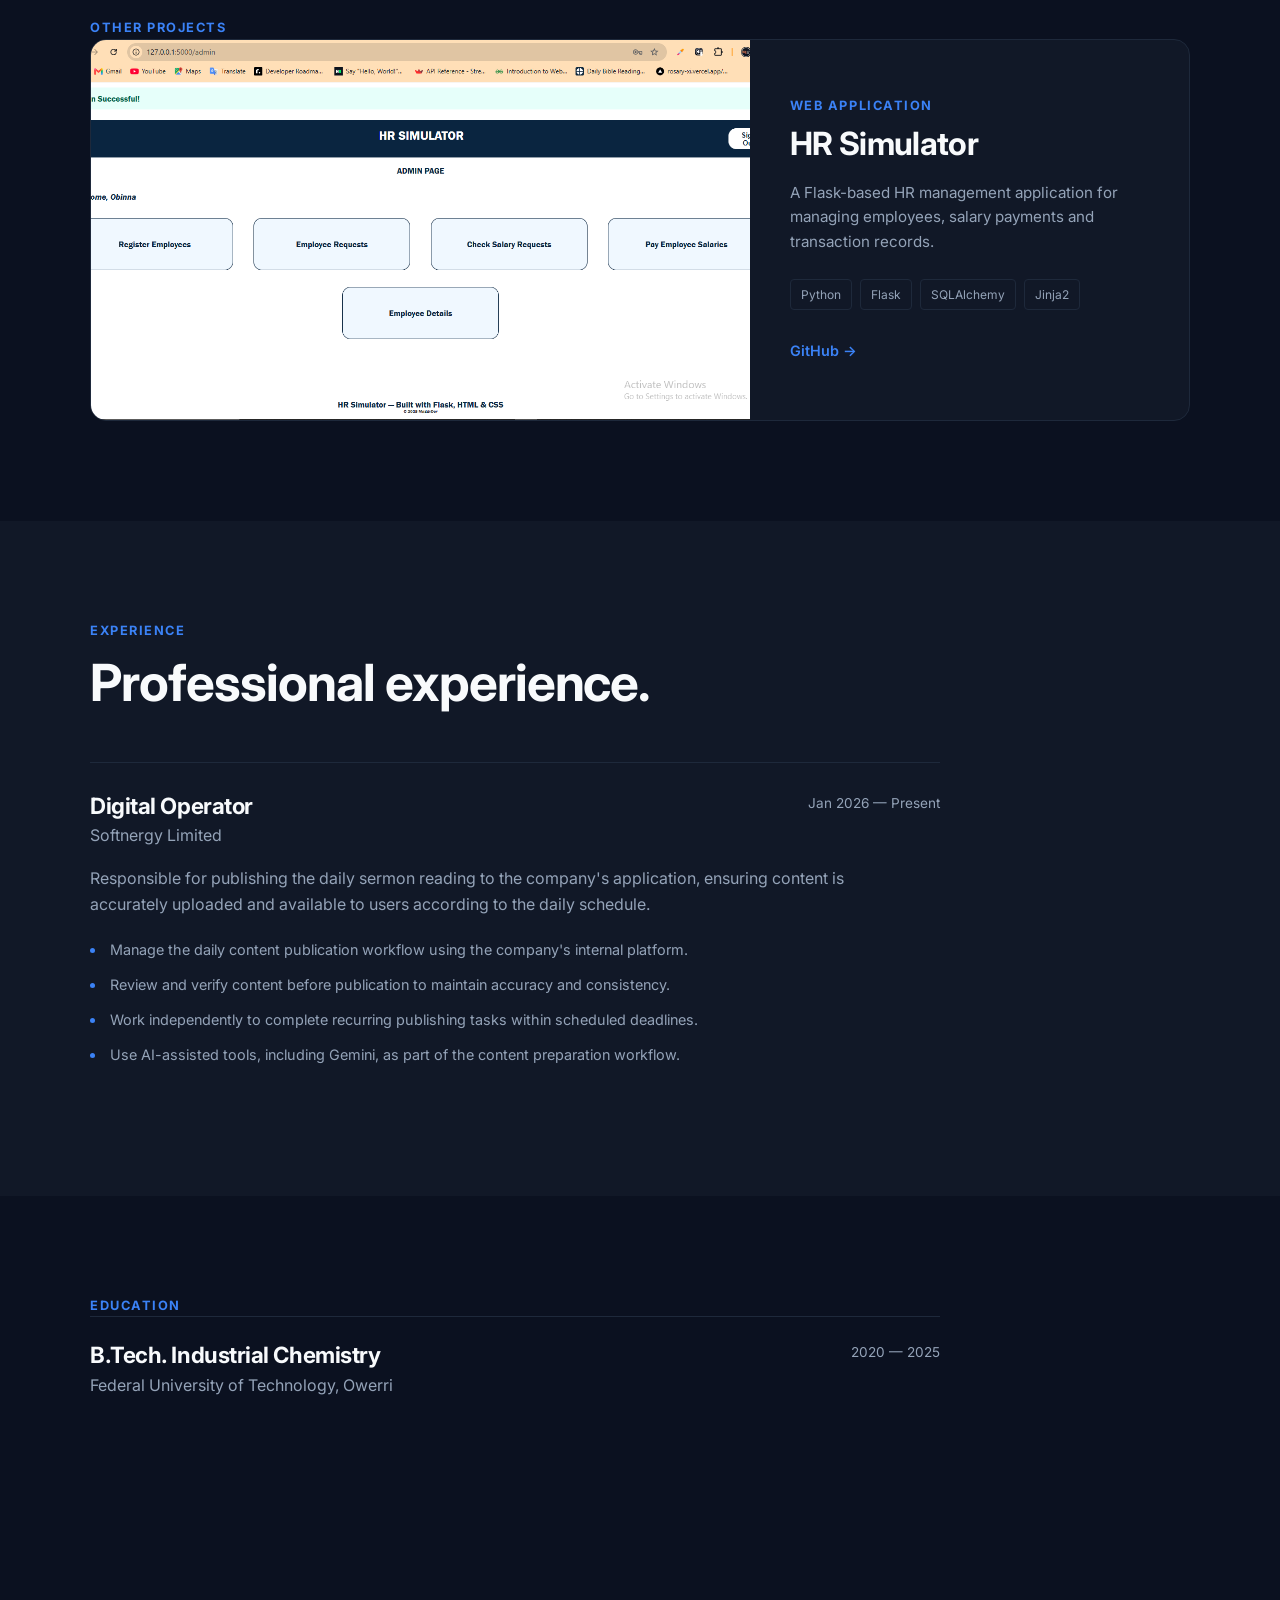
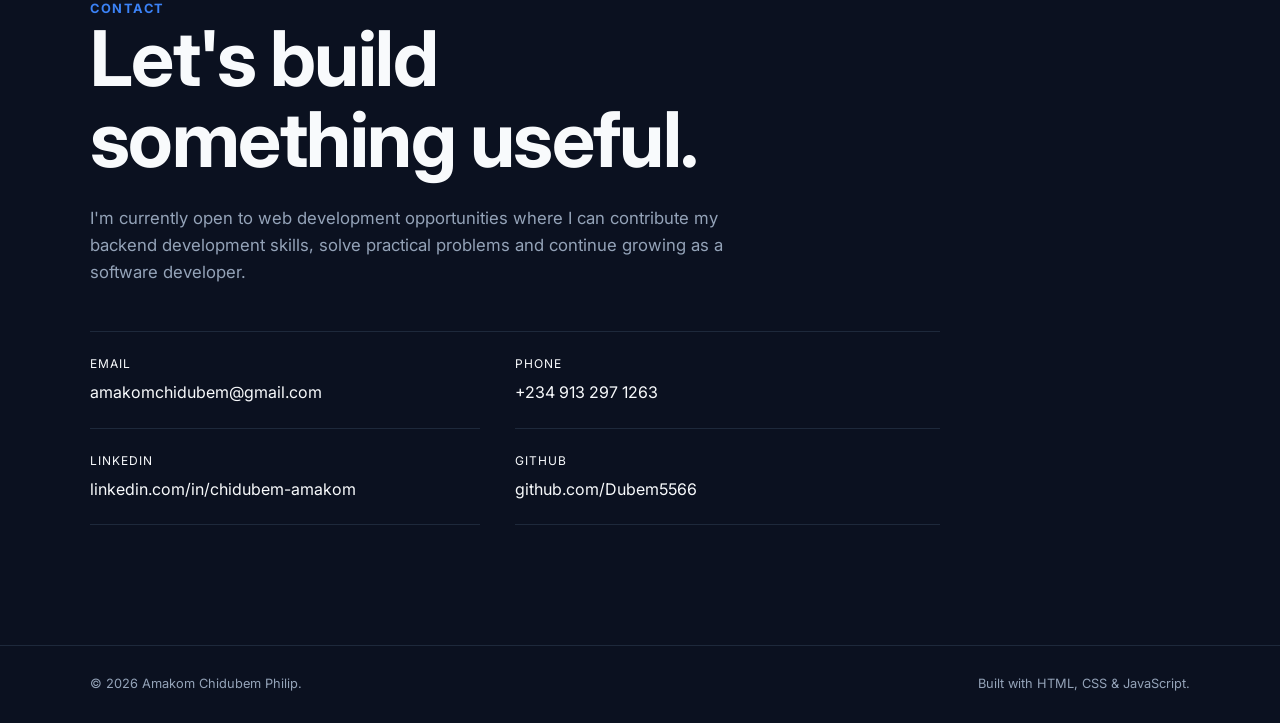
==== commit 01b4cace: "update changes" ====
--- a/my_porfolio/index.html
+++ b/my_porfolio/index.html
@@ -220,45 +220,25 @@
                 <div class="project-gallery" data-gallery="bartrack">
 
                   <div class="project-main-image">
-                    <div class="screenshot-placeholder"
-                         data-placeholder="BarTrack Admin Dashboard">
-
-                        <div class="mock-window">
-                            <div class="mock-sidebar">
-                                <div class="mock-logo">BarTrack</div>
-                                <div class="mock-nav active">Dashboard</div>
-                                <div class="mock-nav">Inventory</div>
-                                <div class="mock-nav">Sales</div>
-                                <div class="mock-nav">Employees</div>
-                            </div>
-
-                            <div class="mock-content">
-                                <div class="mock-topbar"></div>
-                                <div class="mock-heading"></div>
-
-                                <div class="mock-stats">
-                                    <div></div><div></div><div></div>
-                                </div>
-
-                                <div class="mock-chart">
-                                    <div></div><div></div><div></div>
-                                    <div></div><div></div><div></div>
-                                    <div></div>
-                                </div>
-                            </div>
-                        </div>
-
-                        <span class="placeholder-caption">
-                            BarTrack Admin Dashboard
-                        </span>
-
+                    <div class="project-main-image">
+                      <img
+                        class="main-project-screenshot"
+                        src="images/Bartrack/dashboard.png"
+                        alt="BarTrack Admin Dashboard"
+                      >
                     </div>
+
+                    <span class="placeholder-caption">
+                         BarTrack Admin Dashboard
+                    </span>
+
                   </div>
 
                   <div class="project-thumbnails">
 
                     <button class="project-thumbnail active"
-                            data-title="BarTrack Admin Dashboard">
+                            data-title="BarTrack Admin Dashboard"
+                            data-image="images/Bartrack/dashboard.png">
                         <img
                            src="images/Bartrack/dashboard.png"
                            alt="BarTrack dashboard thumbnail"
@@ -267,7 +247,8 @@
                     </button>
 
                     <button class="project-thumbnail"
-                            data-title="BarTrack Inventory Management">
+                            data-title="BarTrack Inventory Management"
+                            data-image="images/Bartrack/inventory.png">
                         <img
                            src="images/Bartrack/inventory.png"
                            alt="BarTrack inventory thumbnail"
@@ -276,7 +257,8 @@
                     </button>
 
                     <button class="project-thumbnail"
-                            data-title="BarTrack Sales Management">
+                            data-title="BarTrack Sales Management"
+                            data-image="images/Bartrack/sales.png">
                         <img
                            src="images/Bartrack/sales.png"
                            alt="BarTrack sales thumbnail">
@@ -284,7 +266,8 @@
                     </button>
 
                     <button class="project-thumbnail"
-                            data-title="BarTrack Employee Attendance">
+                            data-title="BarTrack Employee Attendance"
+                            data-image="images/Bartrack/attendance.png">
                         <img
                             src="images/Bartrack/attendance.png"
                             alt="BarTrack attendance thumbnail">
@@ -391,28 +374,13 @@
 
                 <div class="project-main-image">
                     <div class="screenshot-placeholder"
-                         data-placeholder="BUDS Restaurant POS">
-
-                        <div class="mock-window buds-window">
-                            <div class="mock-sidebar">
-                                <div class="mock-logo">BUDS POS</div>
-                                <div class="mock-nav active">Overview</div>
-                                <div class="mock-nav">Orders</div>
-                                <div class="mock-nav">Inventory</div>
-                                <div class="mock-nav">Employees</div>
-                            </div>
-
-                            <div class="mock-content">
-                                <div class="mock-topbar"></div>
-                                <div class="mock-heading"></div>
-                                <div class="mock-stats">
-                                    <div></div><div></div><div></div>
-                                </div>
-                                <div class="mock-dashboard-grid">
-                                    <div></div><div></div>
-                                </div>
-                            </div>
-                        </div>
+                        data-placeholder="BUDS Restaurant POS">
+
+                        <img
+                        class="main-project-screenshot"
+                        src="images/BUDS/Buds_admin.png"
+                        alt="Buds Admin Dashboard"
+                        >
 
                         <span class="placeholder-caption">
                             BUDS Restaurant POS
@@ -424,7 +392,8 @@
                 <div class="project-thumbnails">
 
                     <button class="project-thumbnail active"
-                            data-title="BUDS Admin Dashboard">
+                            data-title="BUDS Admin Dashboard"
+                            data-image="images/BUDS/Buds_admin.png">
                         <span>Dashboard</span>
                         <img
                             src="images/BUDS/Buds_admin.png"
@@ -432,7 +401,8 @@
                     </button>
 
                     <button class="project-thumbnail"
-                            data-title="BUDS Cashier Point of Sale">
+                            data-title="BUDS Cashier Point of Sale"
+                            data-image="images/BUDS/Screenshot (196).png">
                         <img
                             src="images/BUDS/Screenshot (196).png"
                             alt="BUDS Cashier Point of Sale thumbnail">
@@ -440,7 +410,8 @@
                     </button>
 
                     <button class="project-thumbnail"
-                            data-title="BUDS Kitchen Display System">
+                            data-title="BUDS Kitchen Display System"
+                            data-image="images/BUDS/Kitchen Dashboard.png">
                         <img
                             src="images/BUDS/Kitchen Dashboard.png"
                             alt="BUDS Kitchen Display System thumbnail">
@@ -448,7 +419,8 @@
                     </button>
 
                     <button class="project-thumbnail"
-                            data-title="BUDS Inventory Management">
+                            data-title="BUDS Inventory Management"
+                            data-image="images/BUDS/Buds_super.png">
                         <img
                             src="images/BUDS/Buds_super.png"
                             alt="BUDS Super Management thumbnail">
@@ -559,30 +531,11 @@
                     <div class="screenshot-placeholder"
                          data-placeholder="Cesso AI Workspace">
 
-                        <div class="mock-window cesso-window">
-                            <div class="mock-sidebar">
-                                <div class="mock-logo">Cesso</div>
-                                <div class="mock-nav active">Dashboard</div>
-                                <div class="mock-nav">My Projects</div>
-                                <div class="mock-nav">Workspace</div>
-                                <div class="mock-nav">Settings</div>
-                            </div>
-
-                            <div class="mock-content">
-                                <div class="mock-topbar"></div>
-                                <div class="mock-heading"></div>
-                                <div class="mock-dashboard-grid">
-                                    <div></div><div></div>
-                                </div>
-                                <div class="mock-editor">
-                                    <div></div>
-                                    <div></div>
-                                    <div></div>
-                                    <div></div>
-                                </div>
-                            </div>
-                        </div>
-
+                        <img
+                        class="main-project-screenshot"
+                        src="images/Cesso/Cesso-workspace.png"
+                        alt="Cesso Project Workspace"
+                        >
                         <span class="placeholder-caption">
                             Cesso AI Workspace
                         </span>
@@ -593,7 +546,8 @@
                 <div class="project-thumbnails">
 
                     <button class="project-thumbnail"
-                            data-title="Cesso Project Workspace">
+                            data-title="Cesso Project Workspace"
+                            data-image="images/Cesso/Cesso-workspace.png">
                         <img
                             src="images/Cesso/Cesso-workspace.png"
                             alt="Cesso Project Workspace thumbnail">
